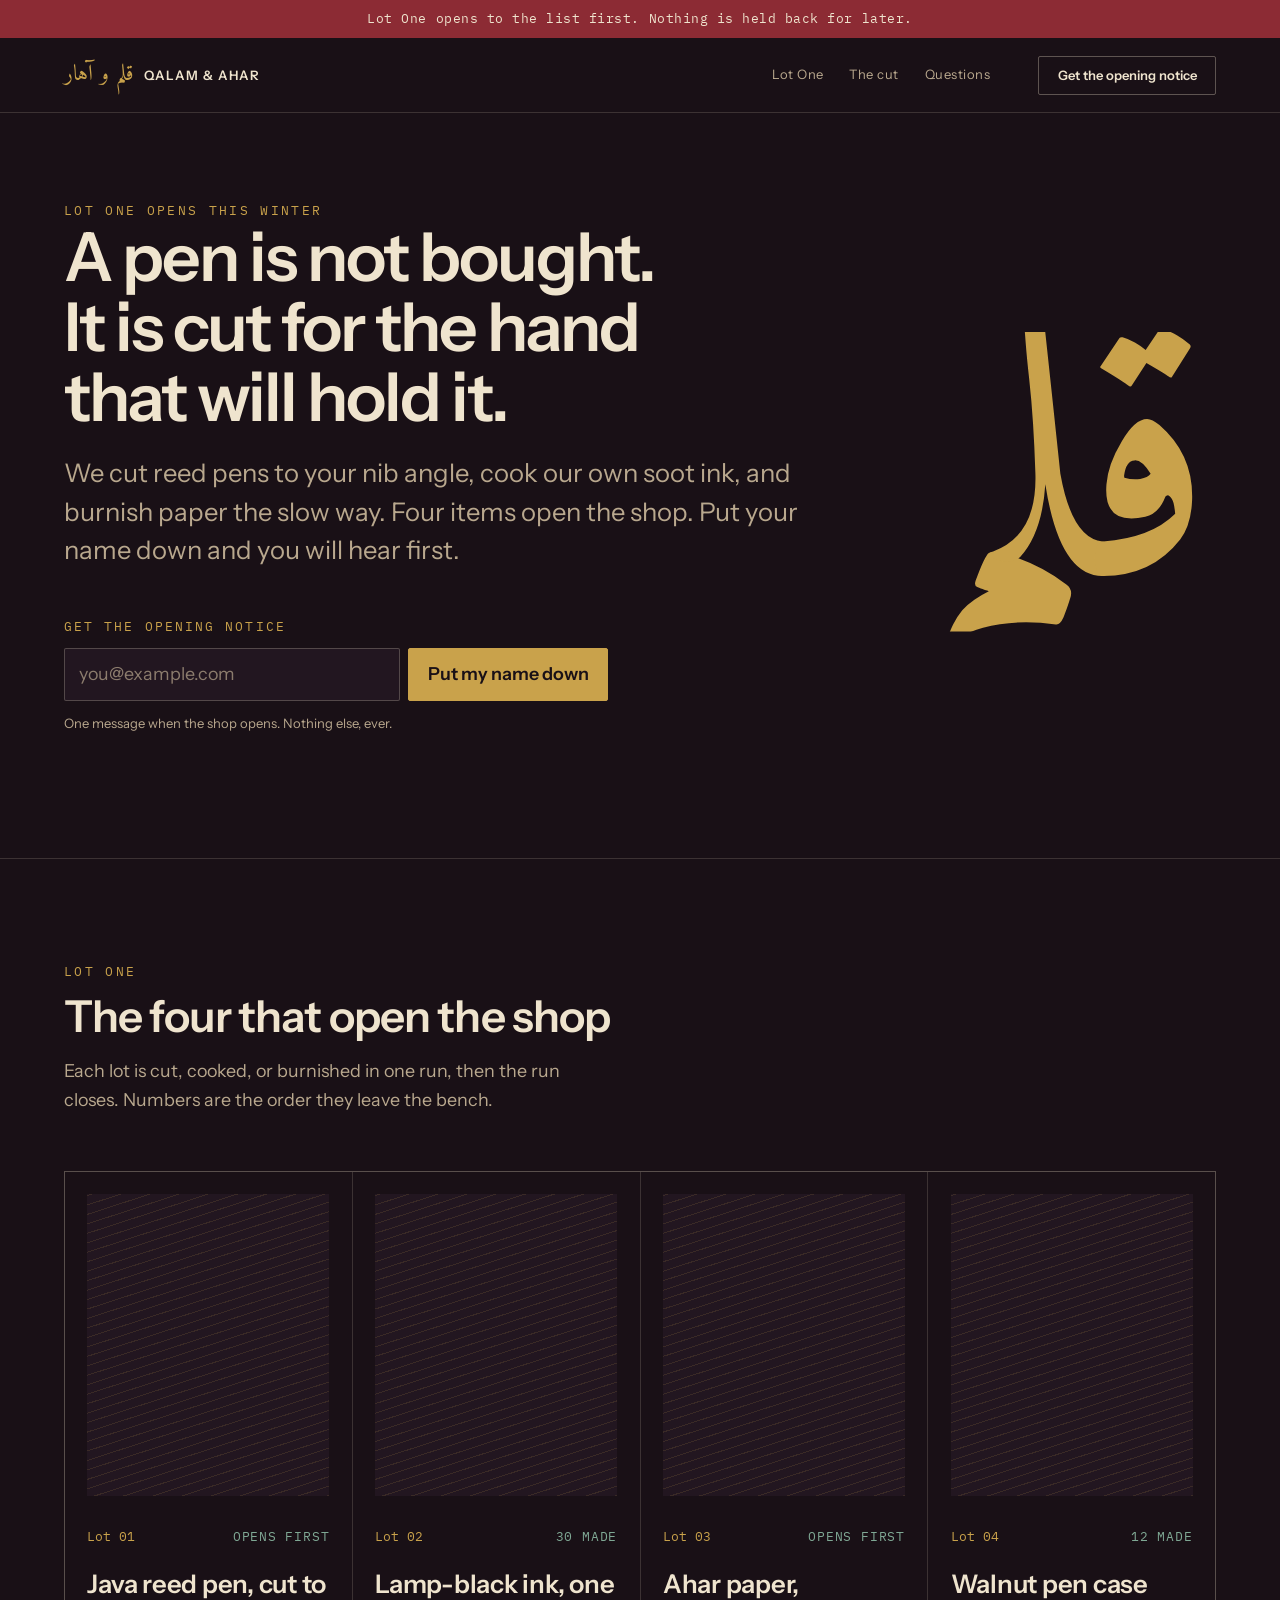
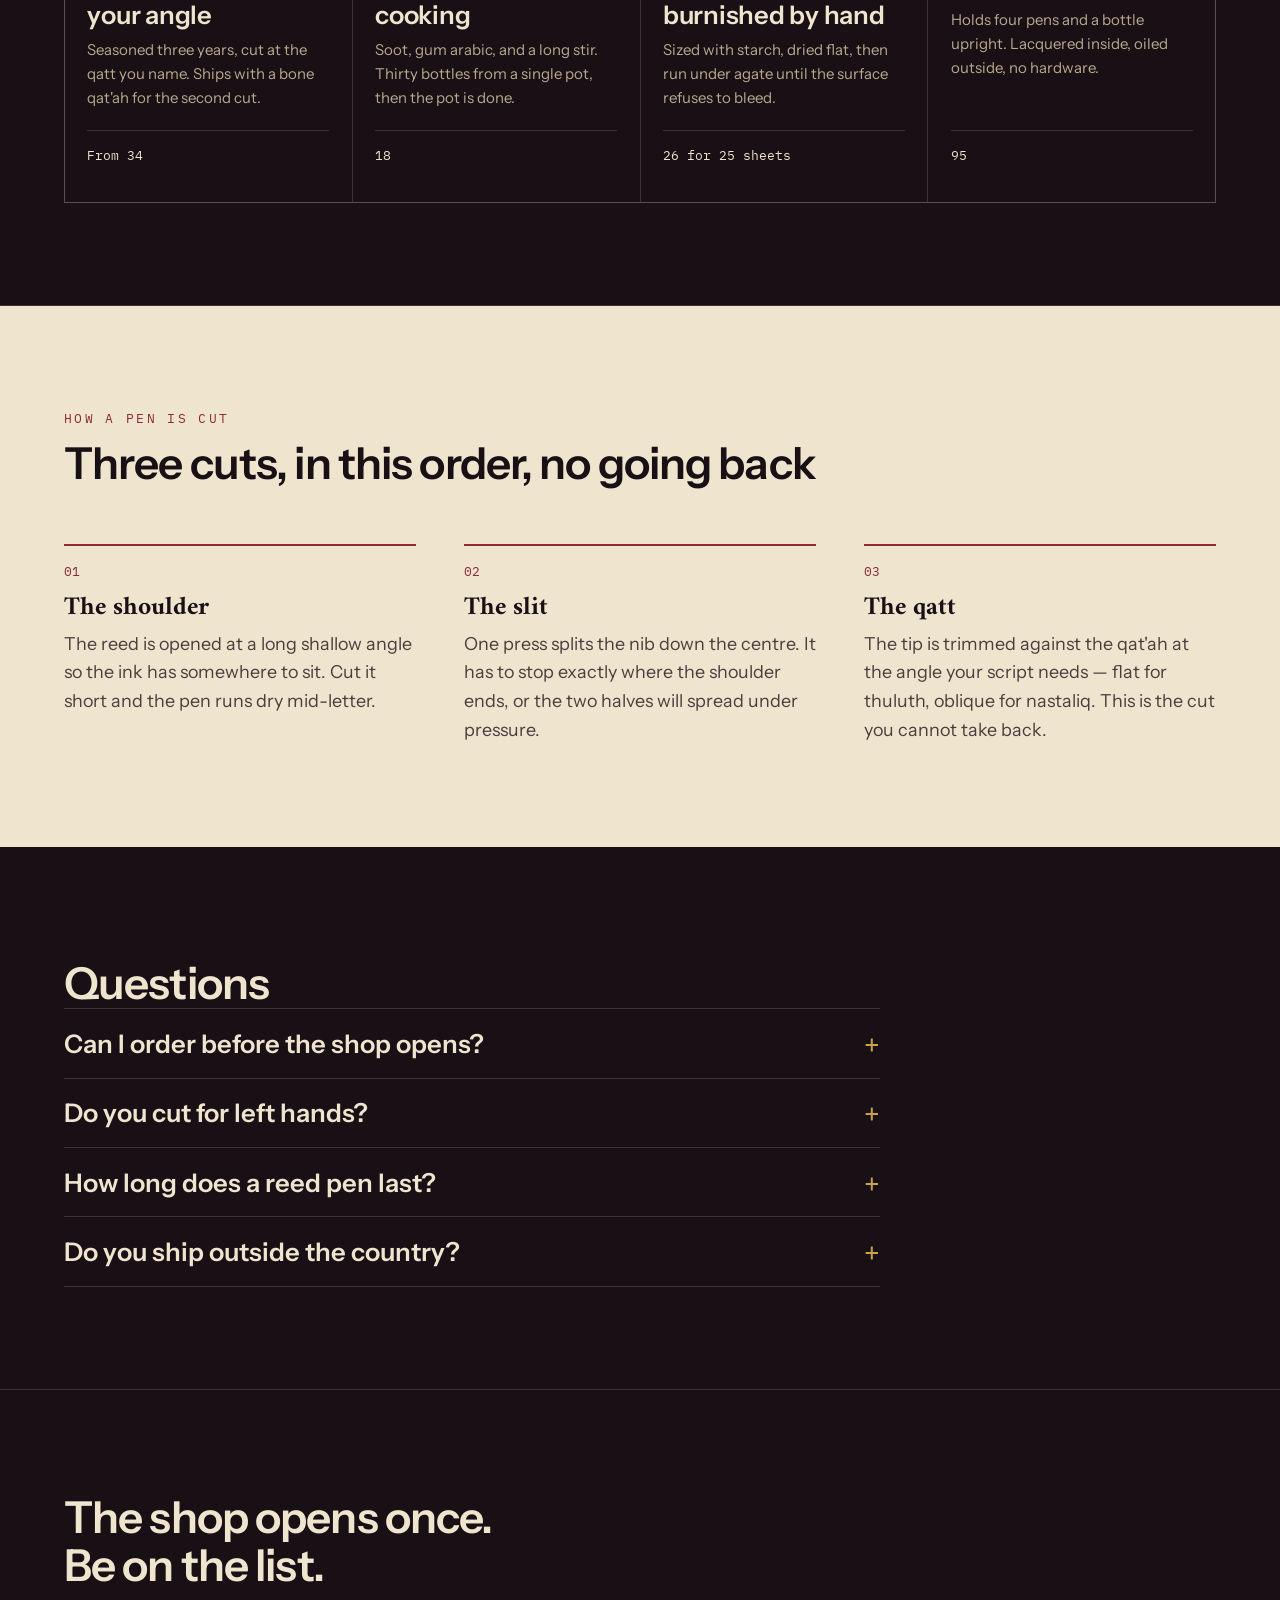
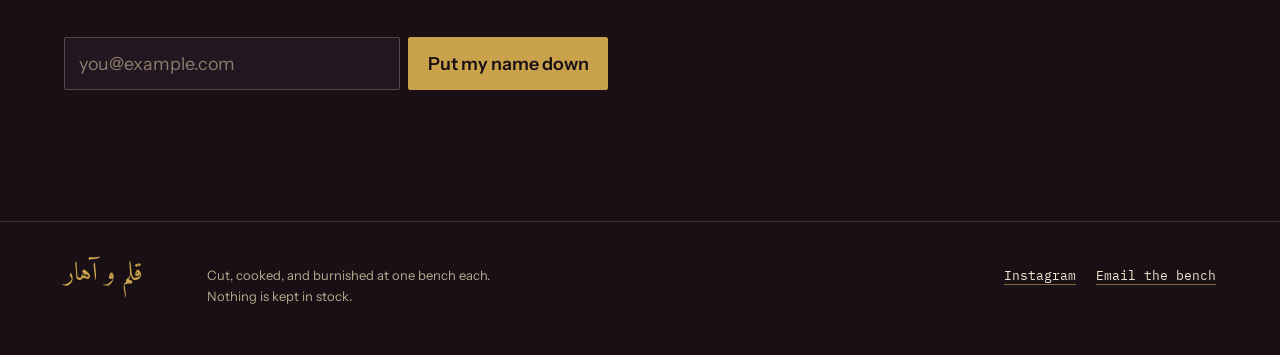
==== index.html @ a5d38642 "Landing page with Sveltia CMS on GitHub Pages Pure HTML/CSS/JS, no build step. Content lives in cont" ====
<!doctype html>
<html lang="en">
  <head>
    <meta charset="utf-8" />
    <meta name="viewport" content="width=device-width, initial-scale=1" />

    <!-- These are replaced at runtime from content/site.json. Kept here so
         crawlers and no-JS visitors still get something truthful. -->
    <title>Qalam &amp; Ahar — a calligraphy supply workshop</title>
    <meta
      name="description"
      content="Reed pens cut to order, soot ink, and burnished ahar paper. The shop opens with Lot One."
    />
    <meta property="og:type" content="website" />
    <meta property="og:title" content="Qalam &amp; Ahar" />
    <meta
      property="og:description"
      content="Reed pens cut to order, soot ink, and burnished ahar paper."
    />
    <meta name="theme-color" content="#191016" />

    <link rel="icon" href="data:," />
    <link rel="preconnect" href="https://fonts.googleapis.com" />
    <link rel="preconnect" href="https://fonts.gstatic.com" crossorigin />
    <link
      rel="stylesheet"
      href="https://fonts.googleapis.com/css2?family=Amiri:ital,wght@0,400;0,700;1,400&family=IBM+Plex+Mono:wght@400;500&family=Instrument+Sans:wght@400..700&display=swap"
    />
    <link rel="stylesheet" href="assets/css/styles.css" />
  </head>

  <body>
    <a class="skip" href="#main">Skip to content</a>

    <aside class="banner" aria-label="Announcement" data-when="site.announcement" hidden>
      <p data-text="site.announcement"></p>
    </aside>

    <header class="masthead">
      <a class="brand" href="#main">
        <span class="brand__ar" data-text="site.brand.name_ar" lang="ar" dir="rtl">قلم و آهار</span>
        <span class="brand__latin" data-text="site.brand.name_latin">Qalam &amp; Ahar</span>
      </a>
      <nav class="masthead__nav" aria-label="Sections">
        <a href="#lots">Lot One</a>
        <a href="#craft">The cut</a>
        <a href="#questions">Questions</a>
      </nav>
      <a class="btn btn--ghost masthead__cta" href="#notify">Get the opening notice</a>
    </header>

    <main id="main">
      <section class="hero">
        <div class="hero__lede">
          <p class="eyebrow" data-text="landing.hero.eyebrow">Opening this winter</p>

          <h1 class="hero__headline" data-text="landing.hero.headline">
            A pen is not bought. It is cut for the hand that will hold it.
          </h1>
          <p class="hero__sub" data-text="landing.hero.sub">
            We cut reed pens to your nib angle, cook our own soot ink, and burnish paper the slow
            way. Four items open the shop. Put your name down and you will hear first.
          </p>

          <form class="notify notify--inline" id="notify" novalidate>
            <label class="notify__label" for="email-hero" data-text="landing.notify.heading">
              Get the opening notice
            </label>
            <div class="notify__row">
              <input
                class="notify__input"
                id="email-hero"
                type="email"
                name="email"
                required
                autocomplete="email"
                placeholder="you@example.com"
                aria-describedby="notify-note"
              />
              <button class="btn btn--solid" type="submit" data-text="landing.notify.button_label">
                Put my name down
              </button>
            </div>
            <p class="notify__note" id="notify-note" data-text="landing.notify.privacy_note">
              One message when the shop opens. Nothing else, ever.
            </p>
            <p class="notify__status" role="status" aria-live="polite"></p>
          </form>
        </div>

        <div class="wordmark" aria-hidden="true">
          <span class="wordmark__ar" data-text="landing.hero.word_ar" lang="ar" dir="rtl">قَلَم</span>
          <span class="wordmark__nib"></span>
        </div>
      </section>

      <section class="lots" id="lots">
        <header class="section-head">
          <p class="eyebrow" data-text="catalog.eyebrow">Lot One</p>
          <h2 class="section-head__title" data-text="catalog.heading">The four that open the shop</h2>
          <p class="section-head__blurb" data-text="catalog.blurb">
            Each lot is cut, cooked, or burnished in one run, then the run closes. Numbers are the
            order they leave the bench.
          </p>
        </header>

        <ol class="lot-grid" data-list="catalog.items">
          <!-- Filled from content/catalog.json -->
        </ol>
      </section>

      <section class="craft" id="craft">
        <header class="section-head">
          <p class="eyebrow" data-text="landing.craft.eyebrow">How a pen is cut</p>
          <h2 class="section-head__title" data-text="landing.craft.heading">
            Three cuts, in this order, no going back
          </h2>
        </header>
        <ol class="steps" data-list="landing.craft.steps">
          <!-- Filled from content/landing.json -->
        </ol>
      </section>

      <section class="questions" id="questions">
        <h2 class="section-head__title" data-text="landing.faq.heading">Questions</h2>
        <div class="faq" data-list="landing.faq.items">
          <!-- Filled from content/landing.json -->
        </div>
      </section>

      <section class="closer">
        <h2 class="closer__title" data-text="landing.notify.closer_heading">
          The shop opens once. Be on the list.
        </h2>
        <form class="notify notify--closer" novalidate>
          <label class="visually-hidden" for="email-closer">Email address</label>
          <div class="notify__row">
            <input
              class="notify__input"
              id="email-closer"
              type="email"
              name="email"
              required
              autocomplete="email"
              placeholder="you@example.com"
            />
            <button class="btn btn--solid" type="submit" data-text="landing.notify.button_label">
              Put my name down
            </button>
          </div>
          <p class="notify__status" role="status" aria-live="polite"></p>
        </form>
      </section>
    </main>

    <footer class="colophon">
      <p class="colophon__ar" data-text="site.brand.name_ar" lang="ar" dir="rtl">قلم و آهار</p>
      <p class="colophon__note" data-text="site.footer.note">
        Cut and cooked in a two-bench workshop. Nothing is kept in stock.
      </p>
      <ul class="colophon__links" data-list="site.contact.links"></ul>
    </footer>

    <script src="assets/js/main.js"></script>
  </body>
</html>
---- assets/css/styles.css ----
/* ===========================================================================
   Qalam & Ahar — pre-launch landing page
   Palette is an Ottoman lacquered pen case (qalamdan): a black ground with red
   in it, gold leaf, verdigris, and the ivory of burnished ahar paper.
   =========================================================================== */

:root {
  --ground: #191016;
  --ground-raised: #221620;
  --ahar: #efe4ce;
  --ahar-dim: #b9a88e;
  --brass: #c9a24b;
  --verdigris: #7fa894;
  --lac-red: #8c2b34;

  --face-display: "Amiri", Georgia, serif;
  --face-body: "Instrument Sans", system-ui, -apple-system, sans-serif;
  --face-util: "IBM Plex Mono", ui-monospace, monospace;

  --gutter: clamp(1.25rem, 5vw, 4.5rem);
  --measure: 68ch;
  --rule: 1px solid color-mix(in srgb, var(--ahar) 16%, transparent);

  --step--1: 0.8125rem;
  --step-0: clamp(1rem, 0.96rem + 0.2vw, 1.125rem);
  --step-1: clamp(1.25rem, 1.1rem + 0.7vw, 1.6rem);
  --step-2: clamp(1.75rem, 1.4rem + 1.7vw, 2.75rem);
  --step-3: clamp(2.25rem, 1.5rem + 3.4vw, 4.25rem);
}

*,
*::before,
*::after {
  box-sizing: border-box;
}

html {
  scroll-behavior: smooth;
}

body {
  margin: 0;
  background: var(--ground);
  color: var(--ahar);
  font-family: var(--face-body);
  font-size: var(--step-0);
  line-height: 1.6;
  -webkit-font-smoothing: antialiased;
}

img {
  display: block;
  max-width: 100%;
  height: auto;
}

a {
  color: inherit;
}

:focus-visible {
  outline: 2px solid var(--verdigris);
  outline-offset: 3px;
  border-radius: 2px;
}

.visually-hidden {
  position: absolute;
  width: 1px;
  height: 1px;
  overflow: hidden;
  clip-path: inset(50%);
  white-space: nowrap;
}

.skip {
  position: absolute;
  left: -9999px;
  top: 0;
  z-index: 10;
  padding: 0.75rem 1rem;
  background: var(--ahar);
  color: var(--ground);
}

.skip:focus {
  left: 0;
}

/* --- shared bits ---------------------------------------------------------- */

.eyebrow {
  margin: 0;
  font-family: var(--face-util);
  font-size: var(--step--1);
  letter-spacing: 0.18em;
  text-transform: uppercase;
  color: var(--brass);
}

.btn {
  display: inline-flex;
  align-items: center;
  justify-content: center;
  padding: 0.7rem 1.15rem;
  font: inherit;
  font-weight: 600;
  line-height: 1.1;
  text-decoration: none;
  white-space: nowrap;
  border-radius: 2px;
  cursor: pointer;
  transition: background-color 0.18s ease, color 0.18s ease, border-color 0.18s ease;
}

.btn--solid {
  border: 1px solid var(--brass);
  background: var(--brass);
  color: var(--ground);
}

.btn--solid:hover {
  background: color-mix(in srgb, var(--brass) 82%, var(--ahar));
  border-color: color-mix(in srgb, var(--brass) 82%, var(--ahar));
}

.btn--ghost {
  border: 1px solid color-mix(in srgb, var(--ahar) 32%, transparent);
  background: transparent;
  color: var(--ahar);
}

.btn--ghost:hover {
  border-color: var(--brass);
  color: var(--brass);
}

.section-head {
  max-width: var(--measure);
  margin-bottom: clamp(2rem, 5vw, 3.5rem);
}

.section-head__title {
  margin: 0.6rem 0 0;
  font-size: var(--step-2);
  font-weight: 600;
  line-height: 1.12;
  letter-spacing: -0.02em;
  text-wrap: balance;
}

.section-head__blurb {
  margin: 1rem 0 0;
  max-width: 46ch;
  color: var(--ahar-dim);
}

/* --- announcement + masthead --------------------------------------------- */

.banner {
  padding: 0.55rem var(--gutter);
  background: var(--lac-red);
  text-align: center;
}

.banner p {
  margin: 0;
  font-family: var(--face-util);
  font-size: var(--step--1);
  letter-spacing: 0.04em;
}

.masthead {
  display: flex;
  align-items: center;
  gap: clamp(1rem, 4vw, 3rem);
  padding: 1.1rem var(--gutter);
  border-bottom: var(--rule);
}

.brand {
  display: flex;
  align-items: baseline;
  gap: 0.6rem;
  text-decoration: none;
}

.brand__ar {
  font-family: var(--face-display);
  font-size: 1.4rem;
  color: var(--brass);
  line-height: 1;
}

.brand__latin {
  font-size: var(--step--1);
  font-weight: 600;
  letter-spacing: 0.08em;
  text-transform: uppercase;
}

.masthead__nav {
  display: none;
  gap: 1.6rem;
  margin-inline-start: auto;
  font-size: var(--step--1);
  letter-spacing: 0.04em;
}

.masthead__nav a {
  text-decoration: none;
  color: var(--ahar-dim);
  padding-block: 0.25rem;
  border-bottom: 1px solid transparent;
}

.masthead__nav a:hover {
  color: var(--ahar);
  border-bottom-color: var(--brass);
}

.masthead__cta {
  margin-inline-start: auto;
  font-size: var(--step--1);
}

@media (min-width: 62rem) {
  .masthead__nav {
    display: flex;
  }

  .masthead__cta {
    margin-inline-start: 0;
  }
}

@media (max-width: 34rem) {
  .masthead__cta {
    display: none;
  }
}

/* --- hero ----------------------------------------------------------------- */

.hero {
  display: grid;
  gap: clamp(1.5rem, 5vw, 4rem);
  padding: clamp(2.5rem, 7vw, 5.5rem) var(--gutter) clamp(3.5rem, 8vw, 6rem);
  border-bottom: var(--rule);
}

.hero__lede {
  min-width: 0;
}

/* The signature: the word is revealed right-to-left, the way it is written,
   with a brass nib riding the leading edge of the stroke. */
.wordmark {
  position: relative;
  display: block;
  order: -1; /* above the headline until there is room beside it */
  line-height: 0.78; /* Amiri carries a lot of leading; trim it back to the ink */
}

@media (min-width: 62rem) {
  .hero {
    /* `auto` keeps the word tight against the right gutter instead of leaving a
       hole between the copy and the glyph. */
    grid-template-columns: minmax(0, 1fr) auto;
    align-items: center;
  }

  .wordmark {
    order: 0;
  }
}

.wordmark__ar {
  display: block;
  font-family: var(--face-display);
  font-size: clamp(17rem, 30vw, 27rem);
  color: var(--brass);
  clip-path: inset(0 0 0 0);
  animation: stroke-in 1500ms cubic-bezier(0.65, 0.02, 0.3, 1) both;
}

.wordmark__nib {
  position: absolute;
  top: -16%;
  right: 0;
  width: 4px;
  height: 132%;
  background: var(--ahar);
  transform: rotate(-18deg);
  transform-origin: center;
  animation: nib-travel 1500ms cubic-bezier(0.65, 0.02, 0.3, 1) both;
}

@keyframes stroke-in {
  from {
    clip-path: inset(0 0 0 100%);
  }

  to {
    clip-path: inset(0 0 0 0);
  }
}

@keyframes nib-travel {
  from {
    right: 0;
    opacity: 1;
  }

  85% {
    opacity: 1;
  }

  to {
    right: 100%;
    opacity: 0;
  }
}

.hero__headline {
  max-width: 20ch;
  margin: 0;
  font-size: var(--step-3);
  font-weight: 600;
  line-height: 1.04;
  letter-spacing: -0.03em;
  text-wrap: balance;
}

.hero__sub {
  max-width: 48ch;
  margin: 1.35rem 0 0;
  font-size: var(--step-1);
  line-height: 1.5;
  color: var(--ahar-dim);
}

/* --- notify form ---------------------------------------------------------- */

.notify {
  margin-top: clamp(2rem, 5vw, 3rem);
  max-width: 34rem;
}

.notify__label {
  display: block;
  margin-bottom: 0.6rem;
  font-family: var(--face-util);
  font-size: var(--step--1);
  letter-spacing: 0.16em;
  text-transform: uppercase;
  color: var(--brass);
}

.notify__row {
  display: flex;
  flex-wrap: wrap;
  gap: 0.5rem;
}

.notify__input {
  flex: 1 1 15rem;
  min-width: 0;
  padding: 0.7rem 0.85rem;
  font: inherit;
  color: var(--ahar);
  background: var(--ground-raised);
  border: 1px solid color-mix(in srgb, var(--ahar) 24%, transparent);
  border-radius: 2px;
}

.notify__input::placeholder {
  color: color-mix(in srgb, var(--ahar-dim) 70%, transparent);
}

.notify__input:focus-visible {
  border-color: var(--verdigris);
}

.notify__note {
  margin: 0.75rem 0 0;
  font-size: var(--step--1);
  color: var(--ahar-dim);
}

.notify__status {
  margin: 0.65rem 0 0;
  min-height: 1.4em;
  font-family: var(--face-util);
  font-size: var(--step--1);
  color: var(--verdigris);
}

.notify__status[data-state="error"] {
  color: color-mix(in srgb, var(--lac-red) 55%, var(--ahar));
}

/* --- Lot One -------------------------------------------------------------- */

.lots {
  padding: clamp(3.5rem, 8vw, 6.5rem) var(--gutter);
  border-bottom: var(--rule);
}

.lot-grid {
  display: grid;
  grid-template-columns: repeat(auto-fit, minmax(15rem, 1fr));
  gap: 1px;
  margin: 0;
  padding: 0;
  list-style: none;
  background: color-mix(in srgb, var(--ahar) 16%, transparent);
  border: var(--rule);
}

.lot {
  display: flex;
  flex-direction: column;
  padding: 1.4rem;
  background: var(--ground);
  opacity: 0;
  transform: translateY(0.75rem);
  transition: opacity 0.5s ease, transform 0.5s ease;
  transition-delay: var(--reveal-delay, 0ms);
}

.lot.is-revealed {
  opacity: 1;
  transform: none;
}

.lot__figure {
  aspect-ratio: 4 / 5;
  margin: 0 0 1.1rem;
  overflow: hidden;
  background: var(--ground-raised);
}

.lot__figure img {
  width: 100%;
  height: 100%;
  object-fit: cover;
}

/* No photograph yet? Show the grain of the paper instead of a grey box. */
.lot__figure--empty {
  background-image: repeating-linear-gradient(
    -18deg,
    color-mix(in srgb, var(--brass) 14%, transparent) 0 1px,
    transparent 1px 9px
  );
}

.lot__meta {
  display: flex;
  align-items: baseline;
  justify-content: space-between;
  gap: 0.75rem;
  font-family: var(--face-util);
  font-size: var(--step--1);
  color: var(--brass);
}

.lot__status {
  color: var(--verdigris);
  letter-spacing: 0.06em;
  text-transform: uppercase;
}

.lot__title {
  margin: 0.5rem 0 0;
  font-size: var(--step-1);
  font-weight: 600;
  line-height: 1.2;
  letter-spacing: -0.01em;
}

.lot__blurb {
  margin: 0.5rem 0 1.25rem;
  font-size: 0.9375rem;
  color: var(--ahar-dim);
}

.lot__price {
  margin-top: auto;
  padding-top: 0.9rem;
  border-top: var(--rule);
  font-family: var(--face-util);
  font-size: var(--step--1);
}

/* --- the cut (paper, not lacquer) ---------------------------------------- */

.craft {
  padding: clamp(3.5rem, 8vw, 6.5rem) var(--gutter);
  background: var(--ahar);
  color: var(--ground);
}

.craft .eyebrow {
  color: var(--lac-red);
}

.steps {
  display: grid;
  grid-template-columns: repeat(auto-fit, minmax(16rem, 1fr));
  gap: clamp(1.5rem, 4vw, 3rem);
  margin: 0;
  padding: 0;
  list-style: none;
  counter-reset: step;
}

.step {
  counter-increment: step;
  padding-top: 1rem;
  border-top: 2px solid var(--lac-red);
}

.step::before {
  content: counter(step, decimal-leading-zero);
  display: block;
  margin-bottom: 0.6rem;
  font-family: var(--face-util);
  font-size: var(--step--1);
  color: var(--lac-red);
}

.step__title {
  margin: 0 0 0.4rem;
  font-family: var(--face-display);
  font-size: var(--step-1);
  font-weight: 700;
  line-height: 1.2;
}

.step__body {
  margin: 0;
  color: color-mix(in srgb, var(--ground) 78%, var(--ahar));
}

/* --- questions ------------------------------------------------------------ */

.questions {
  padding: clamp(3.5rem, 8vw, 6.5rem) var(--gutter);
  border-bottom: var(--rule);
}

.faq {
  max-width: var(--measure);
  border-top: var(--rule);
}

.faq details {
  border-bottom: var(--rule);
}

.faq summary {
  padding: 1.1rem 0;
  font-size: var(--step-1);
  font-weight: 600;
  line-height: 1.3;
  cursor: pointer;
  list-style: none;
}

.faq summary::-webkit-details-marker {
  display: none;
}

.faq summary::after {
  content: "+";
  float: right;
  margin-left: 1rem;
  font-family: var(--face-util);
  font-weight: 400;
  color: var(--brass);
}

.faq details[open] summary::after {
  content: "\2212";
}

.faq p {
  margin: 0 0 1.25rem;
  max-width: 58ch;
  color: var(--ahar-dim);
}

/* --- closer + colophon ---------------------------------------------------- */

.closer {
  padding: clamp(3.5rem, 8vw, 6.5rem) var(--gutter);
}

.closer__title {
  max-width: 16ch;
  margin: 0;
  font-size: var(--step-2);
  font-weight: 600;
  line-height: 1.1;
  letter-spacing: -0.02em;
}

.colophon {
  display: flex;
  flex-wrap: wrap;
  align-items: baseline;
  gap: 1rem clamp(1.5rem, 5vw, 4rem);
  padding: 2rem var(--gutter) 3rem;
  border-top: var(--rule);
}

.colophon__ar {
  margin: 0;
  font-family: var(--face-display);
  font-size: 1.6rem;
  color: var(--brass);
}

.colophon__note {
  margin: 0;
  max-width: 34ch;
  font-size: var(--step--1);
  color: var(--ahar-dim);
}

.colophon__links {
  display: flex;
  flex-wrap: wrap;
  gap: 1.25rem;
  margin: 0;
  margin-inline-start: auto;
  padding: 0;
  list-style: none;
  font-family: var(--face-util);
  font-size: var(--step--1);
}

.colophon__links a {
  text-decoration: none;
  border-bottom: 1px solid color-mix(in srgb, var(--brass) 60%, transparent);
}

.colophon__links a:hover {
  color: var(--brass);
}

@media (prefers-reduced-motion: reduce) {
  html {
    scroll-behavior: auto;
  }

  .wordmark__ar,
  .wordmark__nib {
    animation: none;
  }

  .wordmark__nib {
    display: none;
  }

  .lot {
    opacity: 1;
    transform: none;
    transition: none;
  }
}
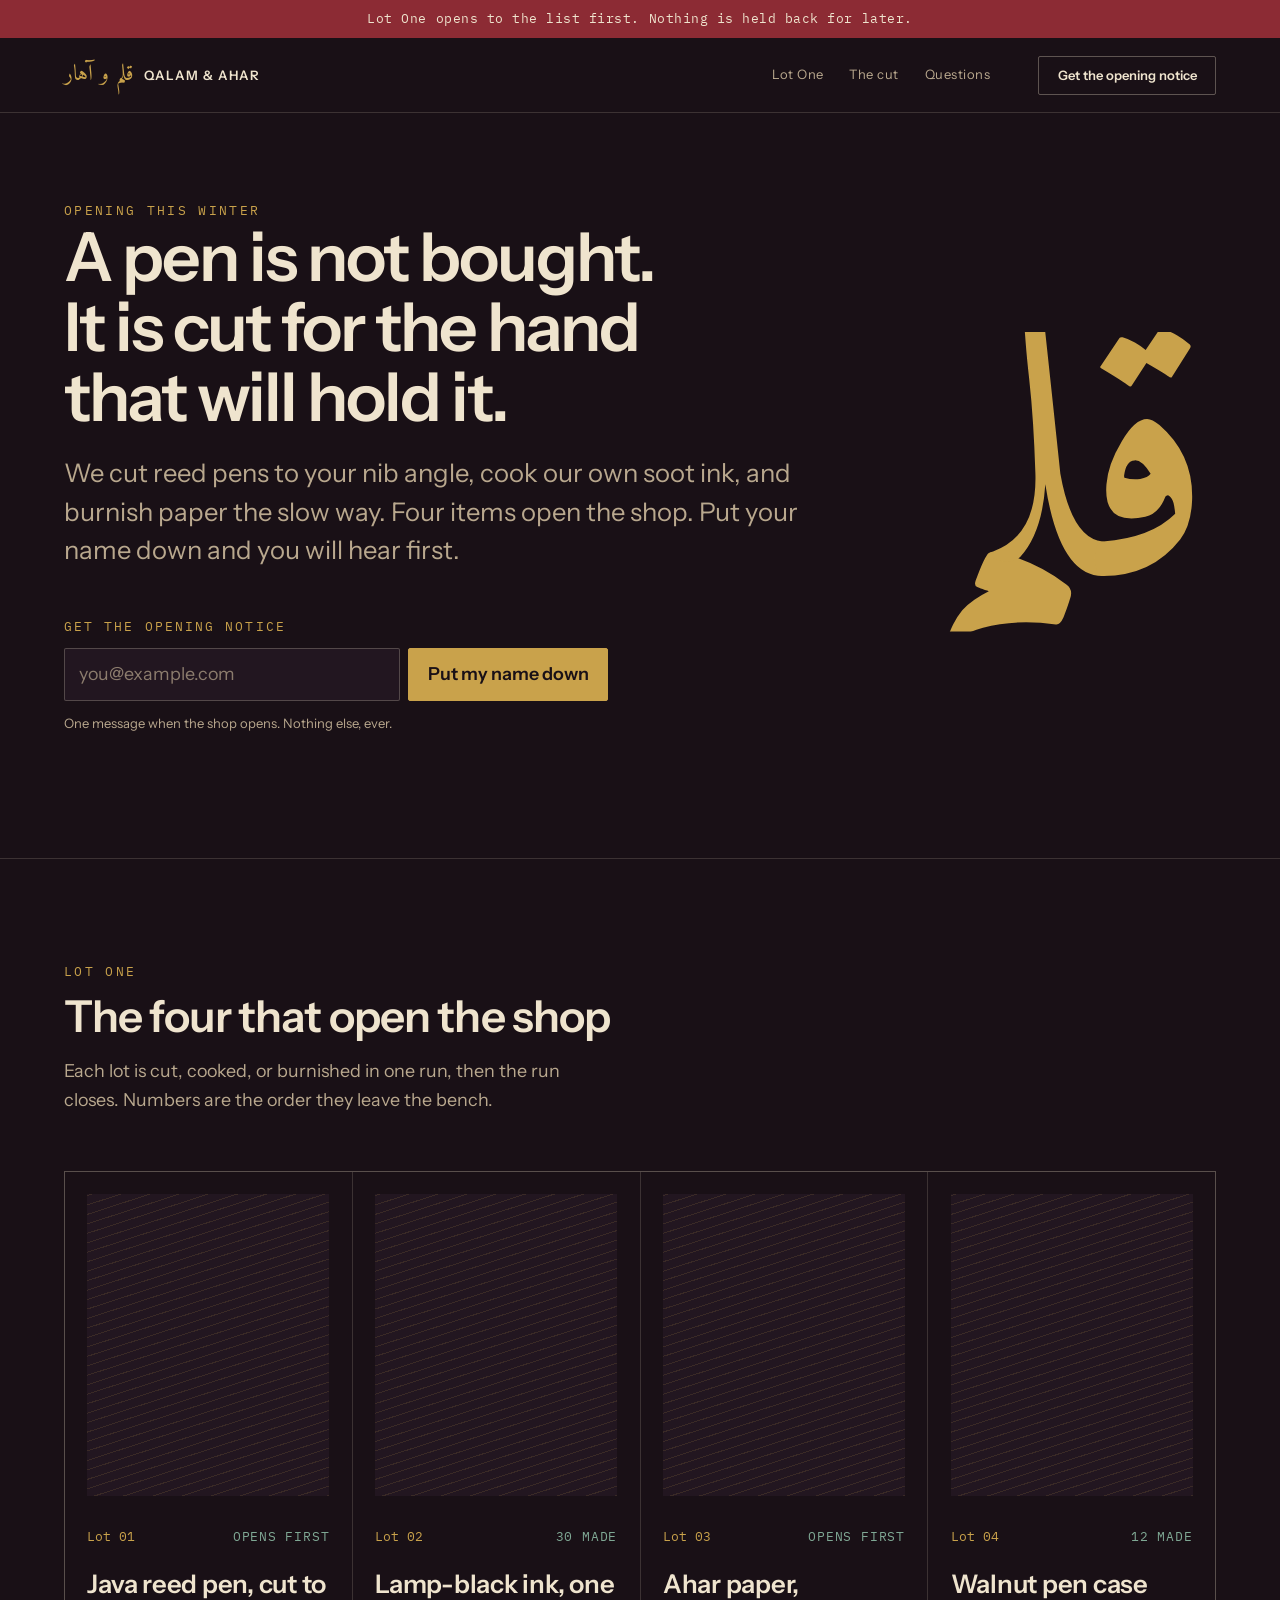
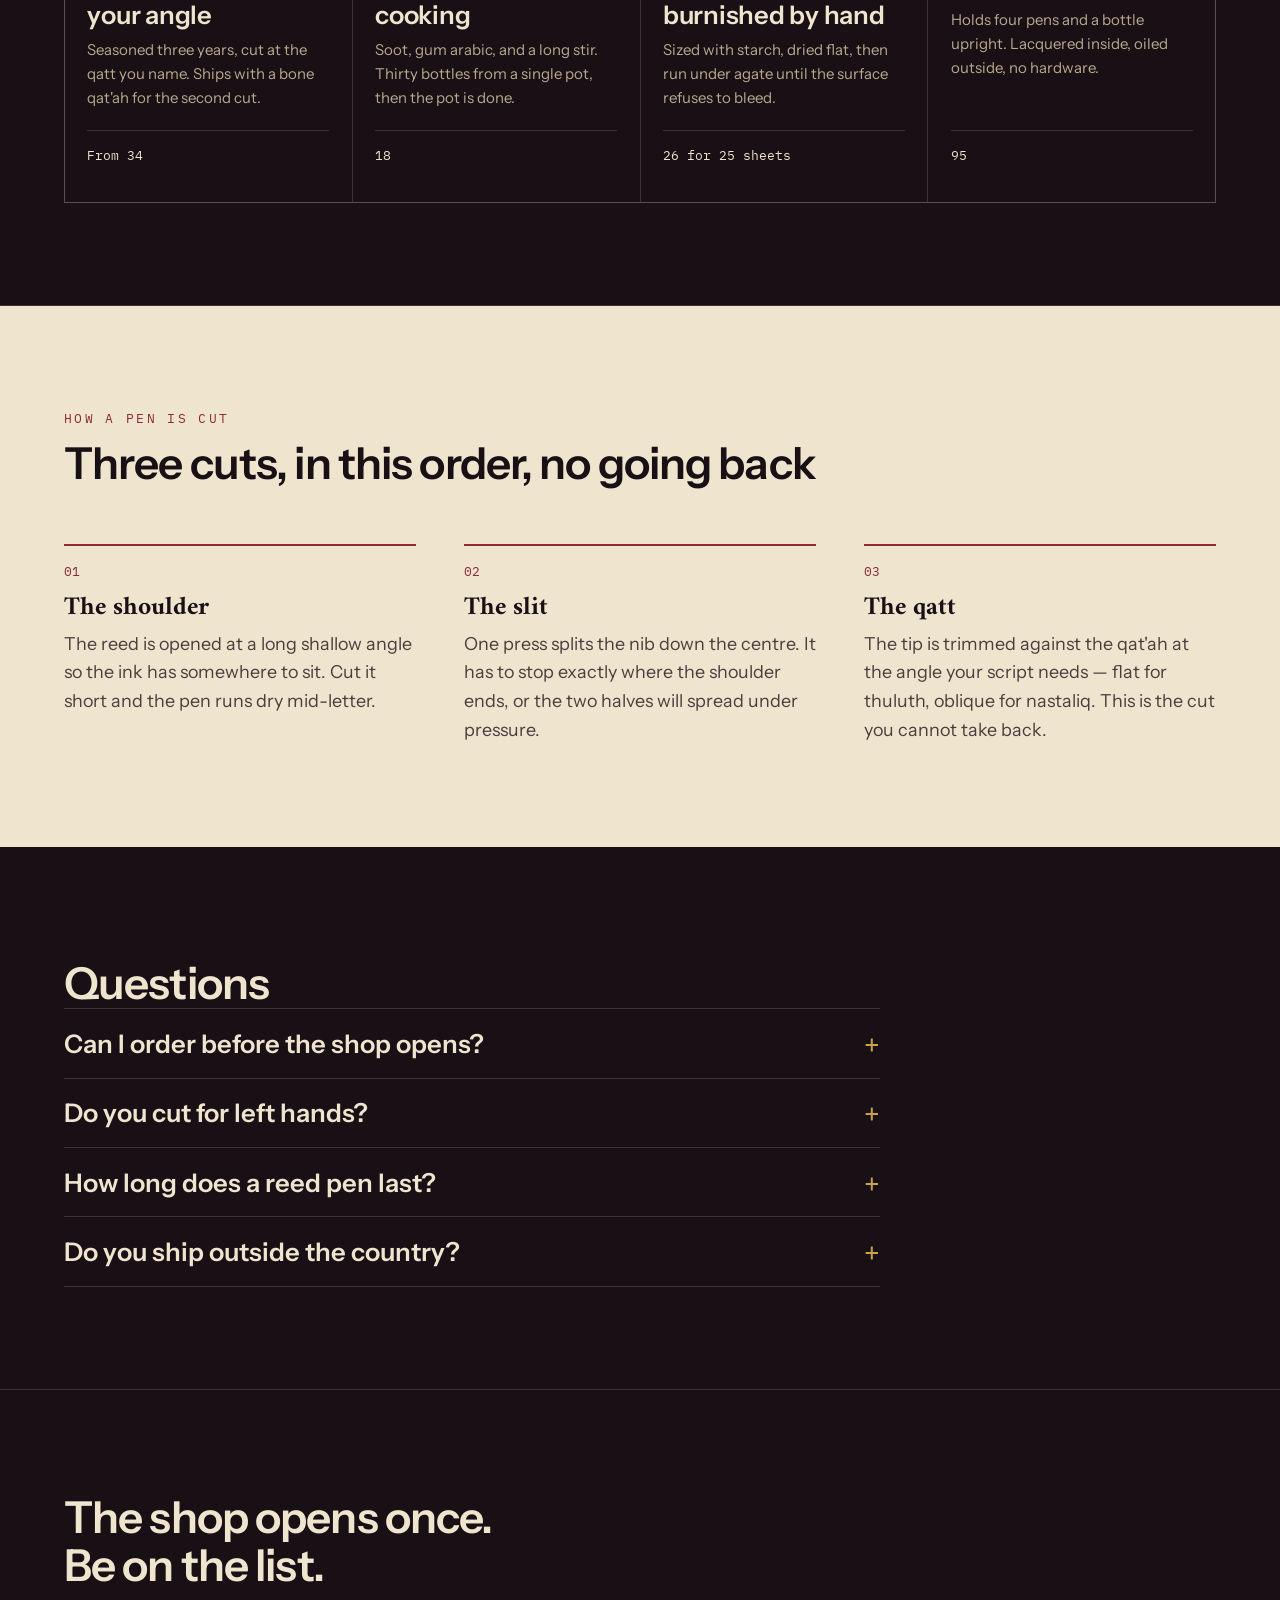
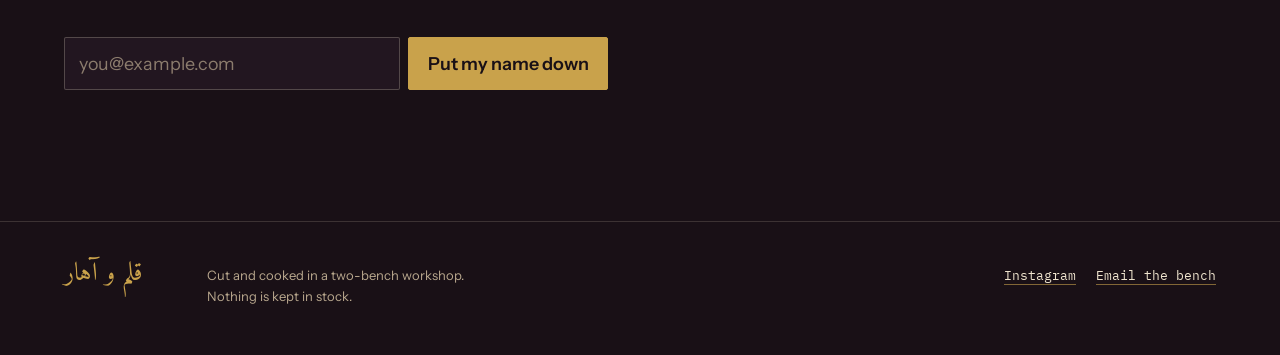
==== commit fa5f06be: "Add a visual page builder; the page now reads without JavaScript index.html is a complete page again" ====
--- a/index.html
+++ b/index.html
@@ -4,8 +4,8 @@
     <meta charset="utf-8" />
     <meta name="viewport" content="width=device-width, initial-scale=1" />
 
-    <!-- These are replaced at runtime from content/site.json. Kept here so
-         crawlers and no-JS visitors still get something truthful. -->
+    <!-- The head is hand-owned: the visual builder preserves it verbatim on
+         every save. Edit titles and descriptions right here. -->
     <title>Qalam &amp; Ahar — a calligraphy supply workshop</title>
     <meta
       name="description"
@@ -27,19 +27,23 @@
       href="https://fonts.googleapis.com/css2?family=Amiri:ital,wght@0,400;0,700;1,400&family=IBM+Plex+Mono:wght@400;500&family=Instrument+Sans:wght@400..700&display=swap"
     />
     <link rel="stylesheet" href="assets/css/styles.css" />
+    <!-- Styles authored in the visual builder land here; styles.css stays hand-written. -->
+    <link rel="stylesheet" href="assets/css/page.css" />
   </head>
 
   <body>
     <a class="skip" href="#main">Skip to content</a>
 
-    <aside class="banner" aria-label="Announcement" data-when="site.announcement" hidden>
-      <p data-text="site.announcement"></p>
+    <aside class="banner" aria-label="Announcement" data-when="site.announcement">
+      <p data-text="site.announcement">
+        Lot One opens to the list first. Nothing is held back for later.
+      </p>
     </aside>
 
     <header class="masthead">
       <a class="brand" href="#main">
-        <span class="brand__ar" data-text="site.brand.name_ar" lang="ar" dir="rtl">قلم و آهار</span>
-        <span class="brand__latin" data-text="site.brand.name_latin">Qalam &amp; Ahar</span>
+        <span class="brand__ar" lang="ar" dir="rtl">قلم و آهار</span>
+        <span class="brand__latin">Qalam &amp; Ahar</span>
       </a>
       <nav class="masthead__nav" aria-label="Sections">
         <a href="#lots">Lot One</a>
@@ -52,20 +56,18 @@
     <main id="main">
       <section class="hero">
         <div class="hero__lede">
-          <p class="eyebrow" data-text="landing.hero.eyebrow">Opening this winter</p>
-
-          <h1 class="hero__headline" data-text="landing.hero.headline">
+          <p class="eyebrow">Opening this winter</p>
+
+          <h1 class="hero__headline">
             A pen is not bought. It is cut for the hand that will hold it.
           </h1>
-          <p class="hero__sub" data-text="landing.hero.sub">
+          <p class="hero__sub">
             We cut reed pens to your nib angle, cook our own soot ink, and burnish paper the slow
             way. Four items open the shop. Put your name down and you will hear first.
           </p>
 
           <form class="notify notify--inline" id="notify" novalidate>
-            <label class="notify__label" for="email-hero" data-text="landing.notify.heading">
-              Get the opening notice
-            </label>
+            <label class="notify__label" for="email-hero">Get the opening notice</label>
             <div class="notify__row">
               <input
                 class="notify__input"
@@ -77,11 +79,9 @@
                 placeholder="you@example.com"
                 aria-describedby="notify-note"
               />
-              <button class="btn btn--solid" type="submit" data-text="landing.notify.button_label">
-                Put my name down
-              </button>
+              <button class="btn btn--solid" type="submit">Put my name down</button>
             </div>
-            <p class="notify__note" id="notify-note" data-text="landing.notify.privacy_note">
+            <p class="notify__note" id="notify-note">
               One message when the shop opens. Nothing else, ever.
             </p>
             <p class="notify__status" role="status" aria-live="polite"></p>
@@ -89,49 +89,132 @@
         </div>
 
         <div class="wordmark" aria-hidden="true">
-          <span class="wordmark__ar" data-text="landing.hero.word_ar" lang="ar" dir="rtl">قَلَم</span>
+          <span class="wordmark__ar" lang="ar" dir="rtl">قَلَم</span>
           <span class="wordmark__nib"></span>
         </div>
       </section>
 
       <section class="lots" id="lots">
         <header class="section-head">
-          <p class="eyebrow" data-text="catalog.eyebrow">Lot One</p>
-          <h2 class="section-head__title" data-text="catalog.heading">The four that open the shop</h2>
-          <p class="section-head__blurb" data-text="catalog.blurb">
+          <p class="eyebrow">Lot One</p>
+          <h2 class="section-head__title">The four that open the shop</h2>
+          <p class="section-head__blurb">
             Each lot is cut, cooked, or burnished in one run, then the run closes. Numbers are the
             order they leave the bench.
           </p>
         </header>
 
+        <!-- Baked from content/catalog.json so the page is complete without
+             JavaScript; the builder re-bakes on save, main.js refreshes live. -->
         <ol class="lot-grid" data-list="catalog.items">
-          <!-- Filled from content/catalog.json -->
+          <li class="lot">
+            <figure class="lot__figure lot__figure--empty"></figure>
+            <p class="lot__meta"><span>Lot 01</span><span class="lot__status">Opens first</span></p>
+            <h3 class="lot__title">Java reed pen, cut to your angle</h3>
+            <p class="lot__blurb">
+              Seasoned three years, cut at the qatt you name. Ships with a bone qat'ah for the
+              second cut.
+            </p>
+            <p class="lot__price">From 34</p>
+          </li>
+          <li class="lot">
+            <figure class="lot__figure lot__figure--empty"></figure>
+            <p class="lot__meta"><span>Lot 02</span><span class="lot__status">30 made</span></p>
+            <h3 class="lot__title">Lamp-black ink, one cooking</h3>
+            <p class="lot__blurb">
+              Soot, gum arabic, and a long stir. Thirty bottles from a single pot, then the pot is
+              done.
+            </p>
+            <p class="lot__price">18</p>
+          </li>
+          <li class="lot">
+            <figure class="lot__figure lot__figure--empty"></figure>
+            <p class="lot__meta"><span>Lot 03</span><span class="lot__status">Opens first</span></p>
+            <h3 class="lot__title">Ahar paper, burnished by hand</h3>
+            <p class="lot__blurb">
+              Sized with starch, dried flat, then run under agate until the surface refuses to
+              bleed.
+            </p>
+            <p class="lot__price">26 for 25 sheets</p>
+          </li>
+          <li class="lot">
+            <figure class="lot__figure lot__figure--empty"></figure>
+            <p class="lot__meta"><span>Lot 04</span><span class="lot__status">12 made</span></p>
+            <h3 class="lot__title">Walnut pen case</h3>
+            <p class="lot__blurb">
+              Holds four pens and a bottle upright. Lacquered inside, oiled outside, no hardware.
+            </p>
+            <p class="lot__price">95</p>
+          </li>
         </ol>
       </section>
 
       <section class="craft" id="craft">
         <header class="section-head">
-          <p class="eyebrow" data-text="landing.craft.eyebrow">How a pen is cut</p>
-          <h2 class="section-head__title" data-text="landing.craft.heading">
-            Three cuts, in this order, no going back
-          </h2>
+          <p class="eyebrow">How a pen is cut</p>
+          <h2 class="section-head__title">Three cuts, in this order, no going back</h2>
         </header>
         <ol class="steps" data-list="landing.craft.steps">
-          <!-- Filled from content/landing.json -->
+          <li class="step">
+            <h3 class="step__title">The shoulder</h3>
+            <p class="step__body">
+              The reed is opened at a long shallow angle so the ink has somewhere to sit. Cut it
+              short and the pen runs dry mid-letter.
+            </p>
+          </li>
+          <li class="step">
+            <h3 class="step__title">The slit</h3>
+            <p class="step__body">
+              One press splits the nib down the centre. It has to stop exactly where the shoulder
+              ends, or the two halves will spread under pressure.
+            </p>
+          </li>
+          <li class="step">
+            <h3 class="step__title">The qatt</h3>
+            <p class="step__body">
+              The tip is trimmed against the qat'ah at the angle your script needs — flat for
+              thuluth, oblique for nastaliq. This is the cut you cannot take back.
+            </p>
+          </li>
         </ol>
       </section>
 
       <section class="questions" id="questions">
-        <h2 class="section-head__title" data-text="landing.faq.heading">Questions</h2>
+        <h2 class="section-head__title">Questions</h2>
         <div class="faq" data-list="landing.faq.items">
-          <!-- Filled from content/landing.json -->
+          <details>
+            <summary>Can I order before the shop opens?</summary>
+            <p>
+              No. Lot One is cut in a single run and every piece goes to the list in the order
+              names came in. Adding your name is the whole queue.
+            </p>
+          </details>
+          <details>
+            <summary>Do you cut for left hands?</summary>
+            <p>
+              Yes. Say so when you order and the qatt is reversed. There is no extra charge and no
+              extra wait.
+            </p>
+          </details>
+          <details>
+            <summary>How long does a reed pen last?</summary>
+            <p>
+              A season of daily practice, then it wants re-cutting. We send a qat'ah with every pen
+              and instructions for the second cut.
+            </p>
+          </details>
+          <details>
+            <summary>Do you ship outside the country?</summary>
+            <p>
+              Not for Lot One. Ink is a problem at customs and we would rather solve it properly
+              than lose your parcel.
+            </p>
+          </details>
         </div>
       </section>
 
       <section class="closer">
-        <h2 class="closer__title" data-text="landing.notify.closer_heading">
-          The shop opens once. Be on the list.
-        </h2>
+        <h2 class="closer__title">The shop opens once. Be on the list.</h2>
         <form class="notify notify--closer" novalidate>
           <label class="visually-hidden" for="email-closer">Email address</label>
           <div class="notify__row">
@@ -144,9 +227,7 @@
               autocomplete="email"
               placeholder="you@example.com"
             />
-            <button class="btn btn--solid" type="submit" data-text="landing.notify.button_label">
-              Put my name down
-            </button>
+            <button class="btn btn--solid" type="submit">Put my name down</button>
           </div>
           <p class="notify__status" role="status" aria-live="polite"></p>
         </form>
@@ -154,13 +235,17 @@
     </main>
 
     <footer class="colophon">
-      <p class="colophon__ar" data-text="site.brand.name_ar" lang="ar" dir="rtl">قلم و آهار</p>
-      <p class="colophon__note" data-text="site.footer.note">
+      <p class="colophon__ar" lang="ar" dir="rtl">قلم و آهار</p>
+      <p class="colophon__note">
         Cut and cooked in a two-bench workshop. Nothing is kept in stock.
       </p>
-      <ul class="colophon__links" data-list="site.contact.links"></ul>
+      <ul class="colophon__links" data-list="site.contact.links">
+        <li><a href="https://instagram.com/" rel="noopener" target="_blank">Instagram</a></li>
+        <li><a href="mailto:bench@qalam-ahar.example">Email the bench</a></li>
+      </ul>
     </footer>
 
+    <script src="assets/js/render.js"></script>
     <script src="assets/js/main.js"></script>
   </body>
 </html>
--- a/assets/css/styles.css
+++ b/assets/css/styles.css
@@ -423,15 +423,15 @@
   flex-direction: column;
   padding: 1.4rem;
   background: var(--ground);
+  transition: opacity 0.5s ease, transform 0.5s ease;
+  transition-delay: var(--reveal-delay, 0ms);
+}
+
+/* Cards render visible by default so the page is complete without JavaScript.
+   The scroll-reveal hide only applies once the head script has tagged <html> with .js. */
+html.js .lot:not(.is-revealed) {
   opacity: 0;
   transform: translateY(0.75rem);
-  transition: opacity 0.5s ease, transform 0.5s ease;
-  transition-delay: var(--reveal-delay, 0ms);
-}
-
-.lot.is-revealed {
-  opacity: 1;
-  transform: none;
 }
 
 .lot__figure {
--- a/assets/css/page.css
+++ b/assets/css/page.css
@@ -0,0 +1,3 @@
+/* Written by the visual builder (admin/builder.html).
+   Hand edits here are overwritten on the next builder save — put
+   hand-written styles in styles.css instead. */
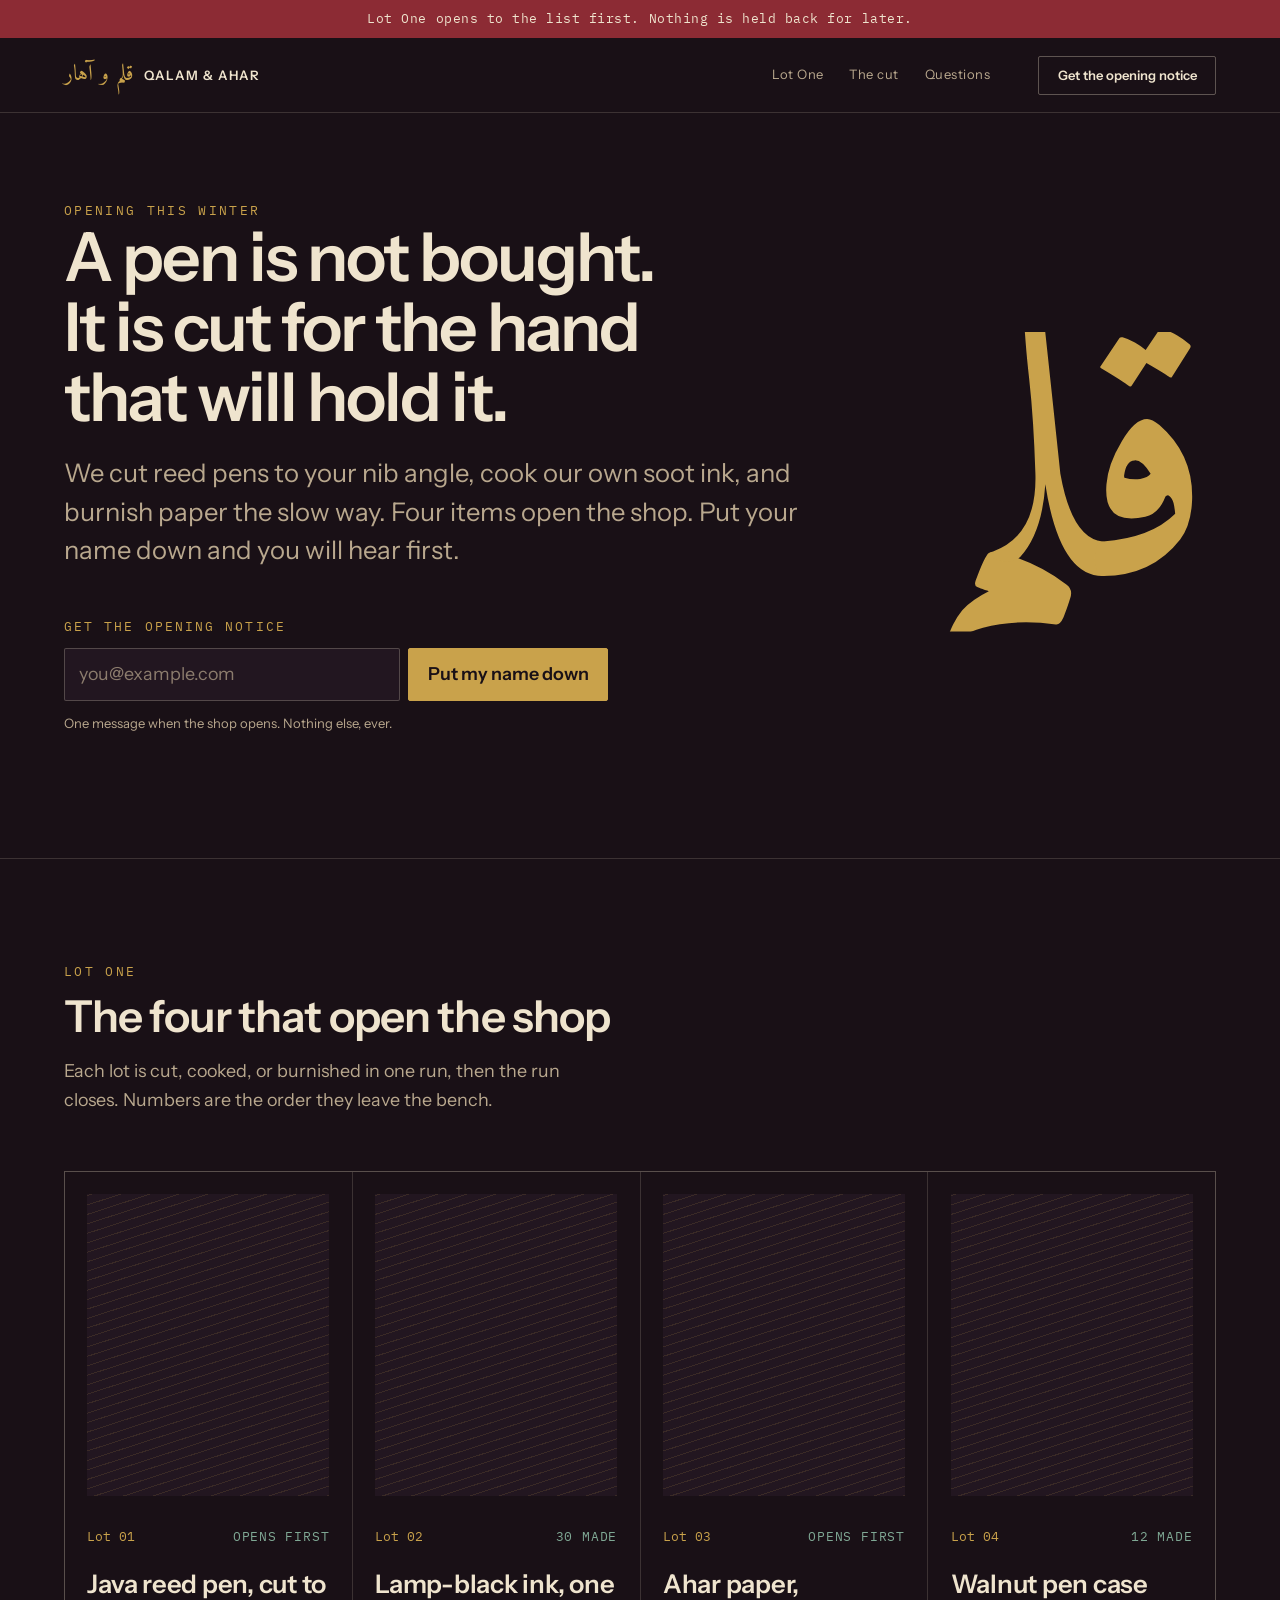
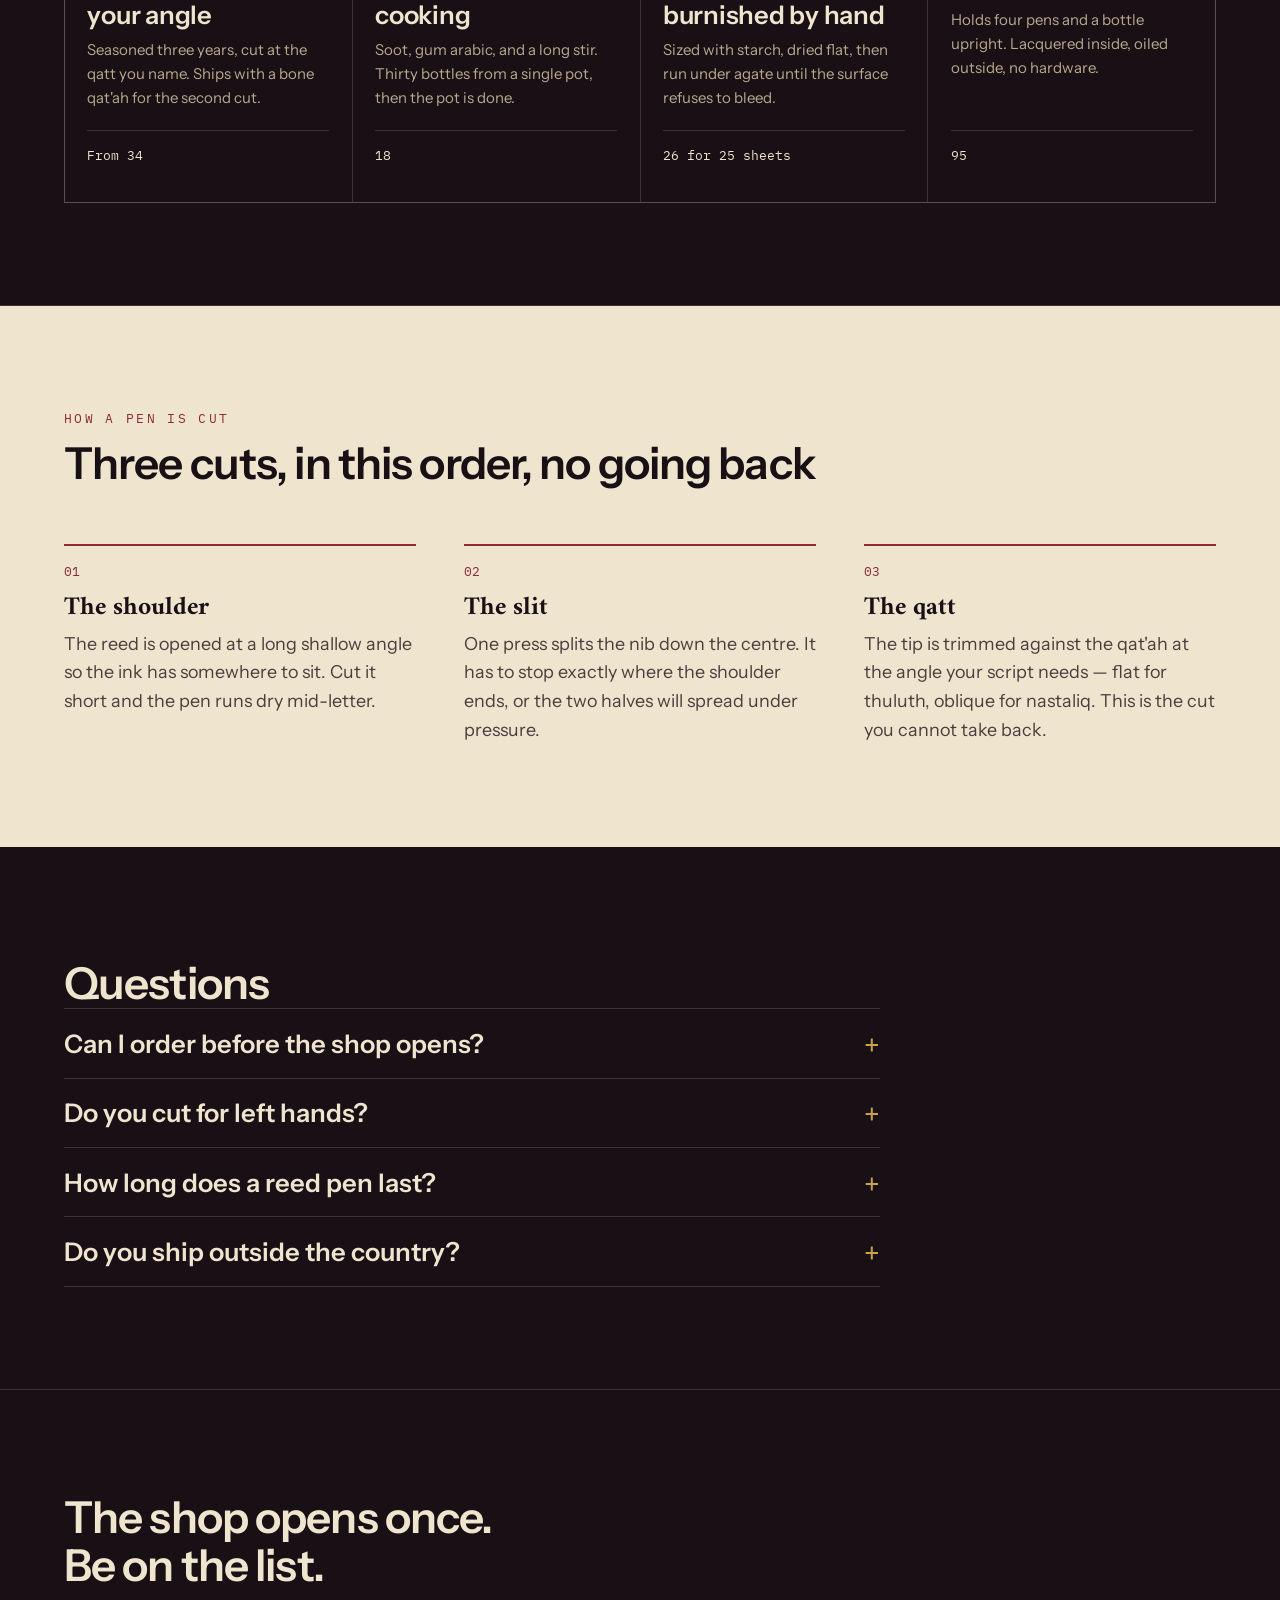
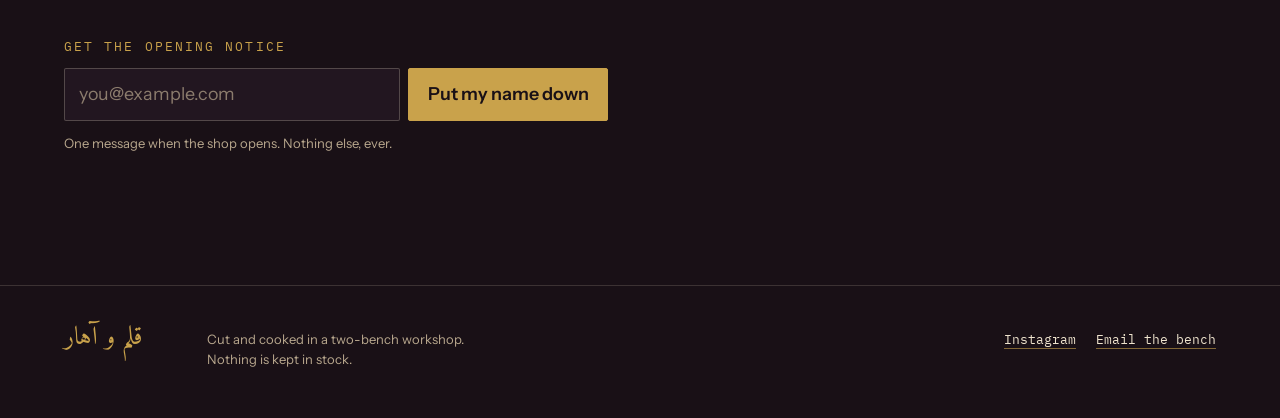
==== commit a78c218b: "Pages and Symbols are collections, and the sign-up form is a symbol Entity-per-entry instead of a St" ====
--- a/index.html
+++ b/index.html
@@ -1,251 +1,39 @@
 <!doctype html>
-<html lang="en">
-  <head>
-    <meta charset="utf-8" />
-    <meta name="viewport" content="width=device-width, initial-scale=1" />
+<html lang="en"><head>
+    <meta charset="utf-8">
+    <meta name="viewport" content="width=device-width, initial-scale=1">
 
     <!-- The head is hand-owned: the visual builder preserves it verbatim on
          every save. Edit titles and descriptions right here. -->
     <title>Qalam &amp; Ahar — a calligraphy supply workshop</title>
-    <meta
-      name="description"
-      content="Reed pens cut to order, soot ink, and burnished ahar paper. The shop opens with Lot One."
-    />
-    <meta property="og:type" content="website" />
-    <meta property="og:title" content="Qalam &amp; Ahar" />
-    <meta
-      property="og:description"
-      content="Reed pens cut to order, soot ink, and burnished ahar paper."
-    />
-    <meta name="theme-color" content="#191016" />
+    <meta name="description" content="Reed pens cut to order, soot ink, and burnished ahar paper. The shop opens with Lot One.">
+    <meta property="og:type" content="website">
+    <meta property="og:title" content="Qalam &amp; Ahar — a calligraphy supply workshop">
+    <meta property="og:description" content="Reed pens cut to order, soot ink, and burnished ahar paper. The shop opens with Lot One.">
+    <meta name="theme-color" content="#191016">
 
-    <link rel="icon" href="data:," />
-    <link rel="preconnect" href="https://fonts.googleapis.com" />
-    <link rel="preconnect" href="https://fonts.gstatic.com" crossorigin />
-    <link
-      rel="stylesheet"
-      href="https://fonts.googleapis.com/css2?family=Amiri:ital,wght@0,400;0,700;1,400&family=IBM+Plex+Mono:wght@400;500&family=Instrument+Sans:wght@400..700&display=swap"
-    />
-    <link rel="stylesheet" href="assets/css/styles.css" />
+    <link rel="icon" href="data:,">
+    <link rel="preconnect" href="https://fonts.googleapis.com">
+    <link rel="preconnect" href="https://fonts.gstatic.com" crossorigin="">
+    <link rel="stylesheet" href="https://fonts.googleapis.com/css2?family=Amiri:ital,wght@0,400;0,700;1,400&amp;family=IBM+Plex+Mono:wght@400;500&amp;family=Instrument+Sans:wght@400..700&amp;display=swap">
+    <link rel="stylesheet" href="assets/css/styles.css">
     <!-- Styles authored in the visual builder land here; styles.css stays hand-written. -->
-    <link rel="stylesheet" href="assets/css/page.css" />
+    <link rel="stylesheet" href="assets/css/page.css">
   </head>
 
-  <body>
-    <a class="skip" href="#main">Skip to content</a>
-
-    <aside class="banner" aria-label="Announcement" data-when="site.announcement">
-      <p data-text="site.announcement">
-        Lot One opens to the list first. Nothing is held back for later.
-      </p>
-    </aside>
-
-    <header class="masthead">
-      <a class="brand" href="#main">
-        <span class="brand__ar" lang="ar" dir="rtl">قلم و آهار</span>
-        <span class="brand__latin">Qalam &amp; Ahar</span>
-      </a>
-      <nav class="masthead__nav" aria-label="Sections">
-        <a href="#lots">Lot One</a>
-        <a href="#craft">The cut</a>
-        <a href="#questions">Questions</a>
-      </nav>
-      <a class="btn btn--ghost masthead__cta" href="#notify">Get the opening notice</a>
-    </header>
-
-    <main id="main">
-      <section class="hero">
-        <div class="hero__lede">
-          <p class="eyebrow">Opening this winter</p>
-
-          <h1 class="hero__headline">
+  <body><a href="#main" class="skip">Skip to content</a><aside aria-label="Announcement" data-when="site.announcement" class="banner"><p data-text="site.announcement">Lot One opens to the list first. Nothing is held back for later.</p></aside><header class="masthead"><a href="#main" class="brand"><span lang="ar" dir="rtl" class="brand__ar">قلم و آهار</span><span class="brand__latin">Qalam &amp; Ahar</span></a><!-- Renders from content/pages.json once any page has a menu label;
+           until then these hand-written section links stand. --><nav aria-label="Sections" data-list="pages.pages" class="masthead__nav"><a href="#lots">Lot One</a><a href="#craft">The cut</a><a href="#questions">Questions</a></nav><a href="#notify" class="btn btn--ghost masthead__cta">Get the opening notice</a></header><main id="main"><section id="notify" class="hero"><div class="hero__lede"><p class="eyebrow">Opening this winter</p><h1 class="hero__headline">
             A pen is not bought. It is cut for the hand that will hold it.
-          </h1>
-          <p class="hero__sub">
+          </h1><p class="hero__sub">
             We cut reed pens to your nib angle, cook our own soot ink, and burnish paper the slow
             way. Four items open the shop. Put your name down and you will hear first.
-          </p>
-
-          <form class="notify notify--inline" id="notify" novalidate>
-            <label class="notify__label" for="email-hero">Get the opening notice</label>
-            <div class="notify__row">
-              <input
-                class="notify__input"
-                id="email-hero"
-                type="email"
-                name="email"
-                required
-                autocomplete="email"
-                placeholder="you@example.com"
-                aria-describedby="notify-note"
-              />
-              <button class="btn btn--solid" type="submit">Put my name down</button>
-            </div>
-            <p class="notify__note" id="notify-note">
-              One message when the shop opens. Nothing else, ever.
-            </p>
-            <p class="notify__status" role="status" aria-live="polite"></p>
-          </form>
-        </div>
-
-        <div class="wordmark" aria-hidden="true">
-          <span class="wordmark__ar" lang="ar" dir="rtl">قَلَم</span>
-          <span class="wordmark__nib"></span>
-        </div>
-      </section>
-
-      <section class="lots" id="lots">
-        <header class="section-head">
-          <p class="eyebrow">Lot One</p>
-          <h2 class="section-head__title">The four that open the shop</h2>
-          <p class="section-head__blurb">
+          </p><!-- The sign-up form is a symbol: drawn once in the builder,
+               bound to a backend form in the CMS (Symbols -> Sign-up form),
+               placed here and in the closer. Ids are avoided on purpose so
+               instances can repeat without duplicating them. --><form data-symbol="signup-form" novalidate="" class="notify" id="icisk" data-form="opening-notice" method="post" action="https://tenantone-aug2026.saastemly.com/api/f/opening-notice"><p class="notify__label" id="i7kyi">Get the opening notice</p><div class="notify__row" id="in0t2"><input type="email" name="email" required="" autocomplete="email" placeholder="you@example.com" aria-label="Email address" class="notify__input" id="igue6"><button type="submit" class="btn btn--solid" id="i3dh8">Put my name down</button></div><p class="notify__note" id="ijpfn">One message when the shop opens. Nothing else, ever.</p><p role="status" aria-live="polite" class="notify__status" id="i5mk5"></p></form></div><div aria-hidden="true" class="wordmark"><span lang="ar" dir="rtl" class="wordmark__ar">قَلَم</span><span class="wordmark__nib"></span></div></section><section id="lots" class="lots"><header class="section-head"><p class="eyebrow">Lot One</p><h2 class="section-head__title">The four that open the shop</h2><p class="section-head__blurb">
             Each lot is cut, cooked, or burnished in one run, then the run closes. Numbers are the
             order they leave the bench.
-          </p>
-        </header>
-
-        <!-- Baked from content/catalog.json so the page is complete without
-             JavaScript; the builder re-bakes on save, main.js refreshes live. -->
-        <ol class="lot-grid" data-list="catalog.items">
-          <li class="lot">
-            <figure class="lot__figure lot__figure--empty"></figure>
-            <p class="lot__meta"><span>Lot 01</span><span class="lot__status">Opens first</span></p>
-            <h3 class="lot__title">Java reed pen, cut to your angle</h3>
-            <p class="lot__blurb">
-              Seasoned three years, cut at the qatt you name. Ships with a bone qat'ah for the
-              second cut.
-            </p>
-            <p class="lot__price">From 34</p>
-          </li>
-          <li class="lot">
-            <figure class="lot__figure lot__figure--empty"></figure>
-            <p class="lot__meta"><span>Lot 02</span><span class="lot__status">30 made</span></p>
-            <h3 class="lot__title">Lamp-black ink, one cooking</h3>
-            <p class="lot__blurb">
-              Soot, gum arabic, and a long stir. Thirty bottles from a single pot, then the pot is
-              done.
-            </p>
-            <p class="lot__price">18</p>
-          </li>
-          <li class="lot">
-            <figure class="lot__figure lot__figure--empty"></figure>
-            <p class="lot__meta"><span>Lot 03</span><span class="lot__status">Opens first</span></p>
-            <h3 class="lot__title">Ahar paper, burnished by hand</h3>
-            <p class="lot__blurb">
-              Sized with starch, dried flat, then run under agate until the surface refuses to
-              bleed.
-            </p>
-            <p class="lot__price">26 for 25 sheets</p>
-          </li>
-          <li class="lot">
-            <figure class="lot__figure lot__figure--empty"></figure>
-            <p class="lot__meta"><span>Lot 04</span><span class="lot__status">12 made</span></p>
-            <h3 class="lot__title">Walnut pen case</h3>
-            <p class="lot__blurb">
-              Holds four pens and a bottle upright. Lacquered inside, oiled outside, no hardware.
-            </p>
-            <p class="lot__price">95</p>
-          </li>
-        </ol>
-      </section>
-
-      <section class="craft" id="craft">
-        <header class="section-head">
-          <p class="eyebrow">How a pen is cut</p>
-          <h2 class="section-head__title">Three cuts, in this order, no going back</h2>
-        </header>
-        <ol class="steps" data-list="landing.craft.steps">
-          <li class="step">
-            <h3 class="step__title">The shoulder</h3>
-            <p class="step__body">
-              The reed is opened at a long shallow angle so the ink has somewhere to sit. Cut it
-              short and the pen runs dry mid-letter.
-            </p>
-          </li>
-          <li class="step">
-            <h3 class="step__title">The slit</h3>
-            <p class="step__body">
-              One press splits the nib down the centre. It has to stop exactly where the shoulder
-              ends, or the two halves will spread under pressure.
-            </p>
-          </li>
-          <li class="step">
-            <h3 class="step__title">The qatt</h3>
-            <p class="step__body">
-              The tip is trimmed against the qat'ah at the angle your script needs — flat for
-              thuluth, oblique for nastaliq. This is the cut you cannot take back.
-            </p>
-          </li>
-        </ol>
-      </section>
-
-      <section class="questions" id="questions">
-        <h2 class="section-head__title">Questions</h2>
-        <div class="faq" data-list="landing.faq.items">
-          <details>
-            <summary>Can I order before the shop opens?</summary>
-            <p>
-              No. Lot One is cut in a single run and every piece goes to the list in the order
-              names came in. Adding your name is the whole queue.
-            </p>
-          </details>
-          <details>
-            <summary>Do you cut for left hands?</summary>
-            <p>
-              Yes. Say so when you order and the qatt is reversed. There is no extra charge and no
-              extra wait.
-            </p>
-          </details>
-          <details>
-            <summary>How long does a reed pen last?</summary>
-            <p>
-              A season of daily practice, then it wants re-cutting. We send a qat'ah with every pen
-              and instructions for the second cut.
-            </p>
-          </details>
-          <details>
-            <summary>Do you ship outside the country?</summary>
-            <p>
-              Not for Lot One. Ink is a problem at customs and we would rather solve it properly
-              than lose your parcel.
-            </p>
-          </details>
-        </div>
-      </section>
-
-      <section class="closer">
-        <h2 class="closer__title">The shop opens once. Be on the list.</h2>
-        <form class="notify notify--closer" novalidate>
-          <label class="visually-hidden" for="email-closer">Email address</label>
-          <div class="notify__row">
-            <input
-              class="notify__input"
-              id="email-closer"
-              type="email"
-              name="email"
-              required
-              autocomplete="email"
-              placeholder="you@example.com"
-            />
-            <button class="btn btn--solid" type="submit">Put my name down</button>
-          </div>
-          <p class="notify__status" role="status" aria-live="polite"></p>
-        </form>
-      </section>
-    </main>
-
-    <footer class="colophon">
-      <p class="colophon__ar" lang="ar" dir="rtl">قلم و آهار</p>
-      <p class="colophon__note">
+          </p></header><!-- Baked from content/catalog.json so the page is complete without
+             JavaScript; the builder re-bakes on save, main.js refreshes live. --><ol data-list="catalog.items" class="lot-grid"><li class="lot"><figure class="lot__figure lot__figure--empty"></figure><p class="lot__meta"><span>Lot 01</span><span class="lot__status">Opens first</span></p><h3 class="lot__title">Java reed pen, cut to your angle</h3><p class="lot__blurb">Seasoned three years, cut at the qatt you name. Ships with a bone qat'ah for the second cut.</p><p class="lot__price">From 34</p></li><li class="lot"><figure class="lot__figure lot__figure--empty"></figure><p class="lot__meta"><span>Lot 02</span><span class="lot__status">30 made</span></p><h3 class="lot__title">Lamp-black ink, one cooking</h3><p class="lot__blurb">Soot, gum arabic, and a long stir. Thirty bottles from a single pot, then the pot is done.</p><p class="lot__price">18</p></li><li class="lot"><figure class="lot__figure lot__figure--empty"></figure><p class="lot__meta"><span>Lot 03</span><span class="lot__status">Opens first</span></p><h3 class="lot__title">Ahar paper, burnished by hand</h3><p class="lot__blurb">Sized with starch, dried flat, then run under agate until the surface refuses to bleed.</p><p class="lot__price">26 for 25 sheets</p></li><li class="lot"><figure class="lot__figure lot__figure--empty"></figure><p class="lot__meta"><span>Lot 04</span><span class="lot__status">12 made</span></p><h3 class="lot__title">Walnut pen case</h3><p class="lot__blurb">Holds four pens and a bottle upright. Lacquered inside, oiled outside, no hardware.</p><p class="lot__price">95</p></li></ol></section><section id="craft" class="craft"><header class="section-head"><p class="eyebrow">How a pen is cut</p><h2 class="section-head__title">Three cuts, in this order, no going back</h2></header><ol data-list="landing.craft.steps" class="steps"><li class="step"><h3 class="step__title">The shoulder</h3><p class="step__body">The reed is opened at a long shallow angle so the ink has somewhere to sit. Cut it short and the pen runs dry mid-letter.</p></li><li class="step"><h3 class="step__title">The slit</h3><p class="step__body">One press splits the nib down the centre. It has to stop exactly where the shoulder ends, or the two halves will spread under pressure.</p></li><li class="step"><h3 class="step__title">The qatt</h3><p class="step__body">The tip is trimmed against the qat'ah at the angle your script needs — flat for thuluth, oblique for nastaliq. This is the cut you cannot take back.</p></li></ol></section><section id="questions" class="questions"><h2 class="section-head__title">Questions</h2><div data-list="landing.faq.items" class="faq"><details><summary>Can I order before the shop opens?</summary><p>No. Lot One is cut in a single run and every piece goes to the list in the order names came in. Adding your name is the whole queue.</p></details><details><summary>Do you cut for left hands?</summary><p>Yes. Say so when you order and the qatt is reversed. There is no extra charge and no extra wait.</p></details><details><summary>How long does a reed pen last?</summary><p>A season of daily practice, then it wants re-cutting. We send a qat'ah with every pen and instructions for the second cut.</p></details><details><summary>Do you ship outside the country?</summary><p>Not for Lot One. Ink is a problem at customs and we would rather solve it properly than lose your parcel.</p></details></div></section><section class="closer"><h2 class="closer__title">The shop opens once. Be on the list.</h2><form data-symbol="signup-form" novalidate="" id="ihflyx" class="notify" data-form="opening-notice" method="post" action="https://tenantone-aug2026.saastemly.com/api/f/opening-notice"><p id="ieobhj" class="notify__label">Get the opening notice</p><div id="i7ndvk" class="notify__row"><input type="email" name="email" required="" autocomplete="email" placeholder="you@example.com" aria-label="Email address" id="iydtdm" class="notify__input"><button type="submit" id="i81vck" class="btn btn--solid">Put my name down</button></div><p id="i1wfse" class="notify__note">One message when the shop opens. Nothing else, ever.</p><p role="status" aria-live="polite" id="ipvxoy" class="notify__status"></p></form></section></main><footer class="colophon"><p lang="ar" dir="rtl" class="colophon__ar">قلم و آهار</p><p class="colophon__note">
         Cut and cooked in a two-bench workshop. Nothing is kept in stock.
-      </p>
-      <ul class="colophon__links" data-list="site.contact.links">
-        <li><a href="https://instagram.com/" rel="noopener" target="_blank">Instagram</a></li>
-        <li><a href="mailto:bench@qalam-ahar.example">Email the bench</a></li>
-      </ul>
-    </footer>
-
-    <script src="assets/js/render.js"></script>
-    <script src="assets/js/main.js"></script>
-  </body>
-</html>
+      </p><ul data-list="site.contact.links" class="colophon__links"><li><a href="https://instagram.com/" rel="noopener" target="_blank">Instagram</a></li><li><a href="mailto:bench@qalam-ahar.example">Email the bench</a></li></ul></footer><script src="assets/js/render.js"></script><script src="assets/js/main.js"></script></body></html>
--- a/assets/css/page.css
+++ b/assets/css/page.css
@@ -1,3 +1,4 @@
 /* Written by the visual builder (admin/builder.html).
    Hand edits here are overwritten on the next builder save — put
    hand-written styles in styles.css instead. */
+
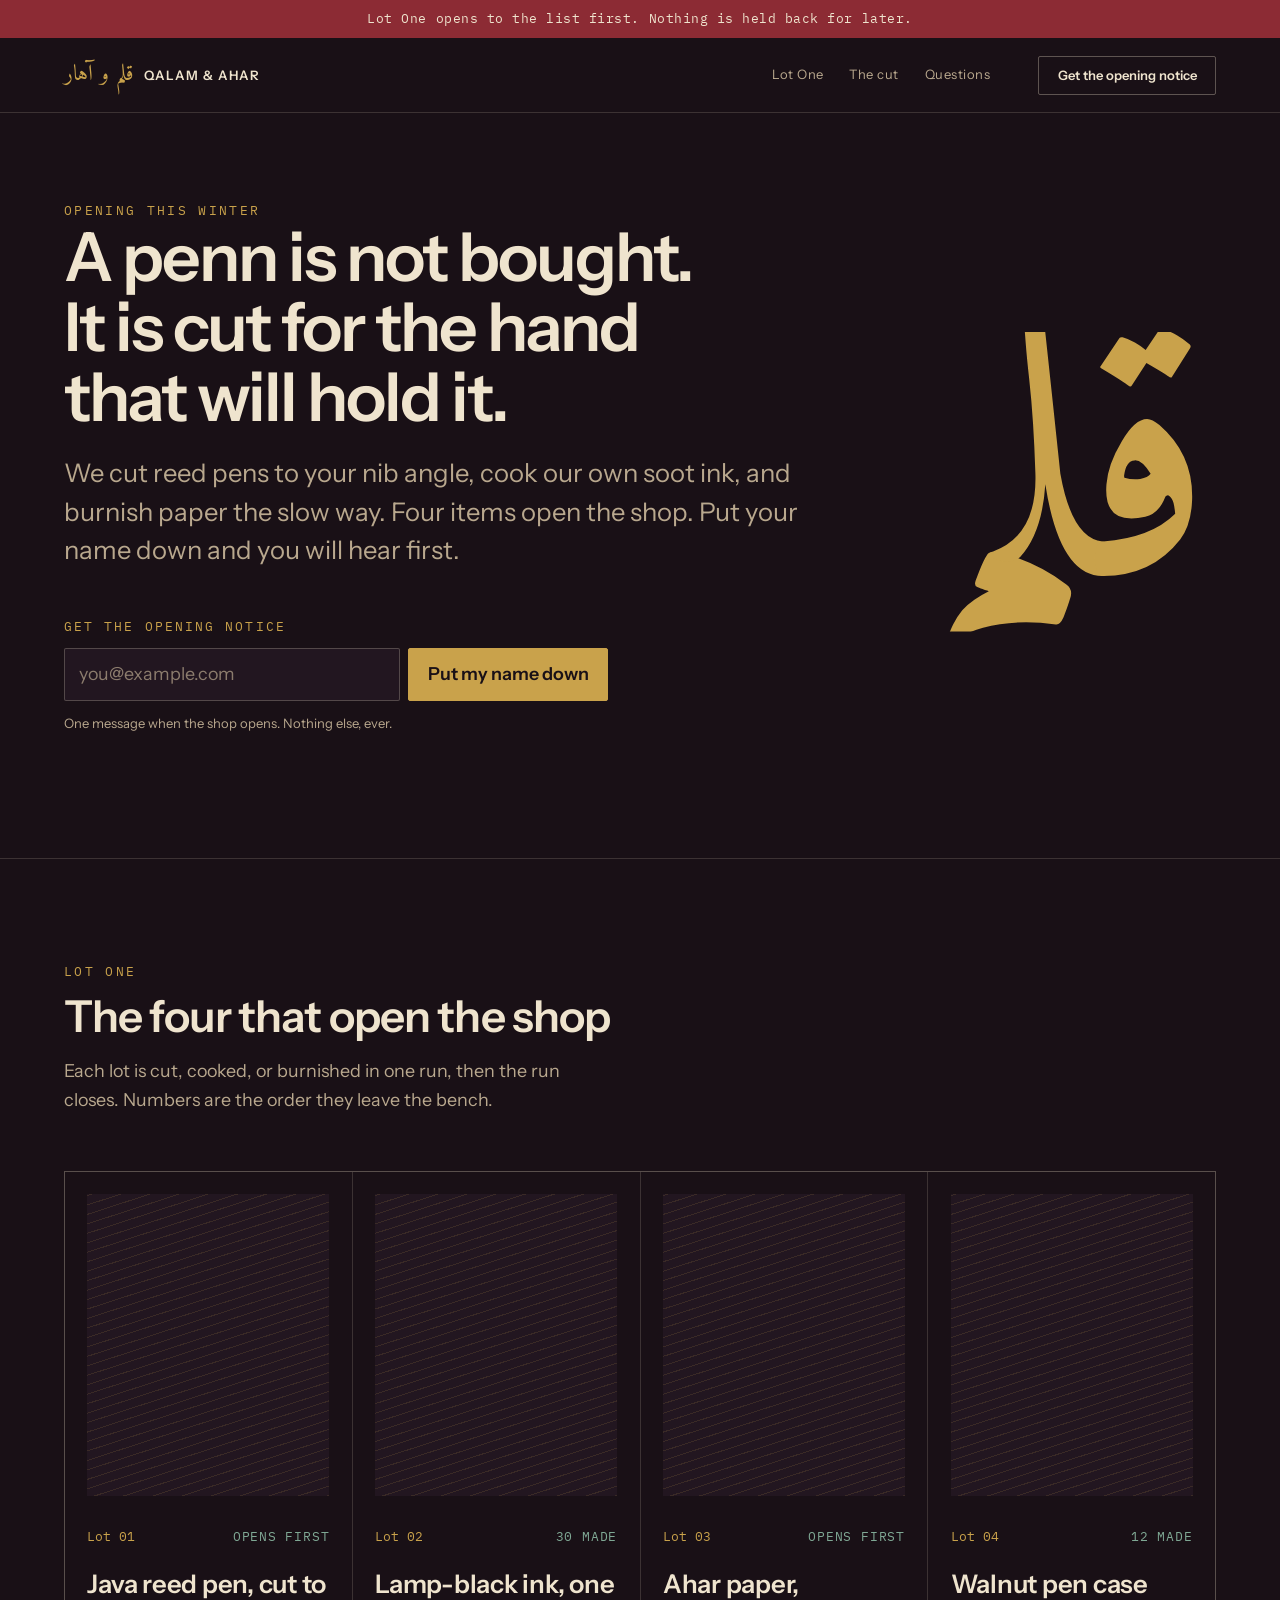
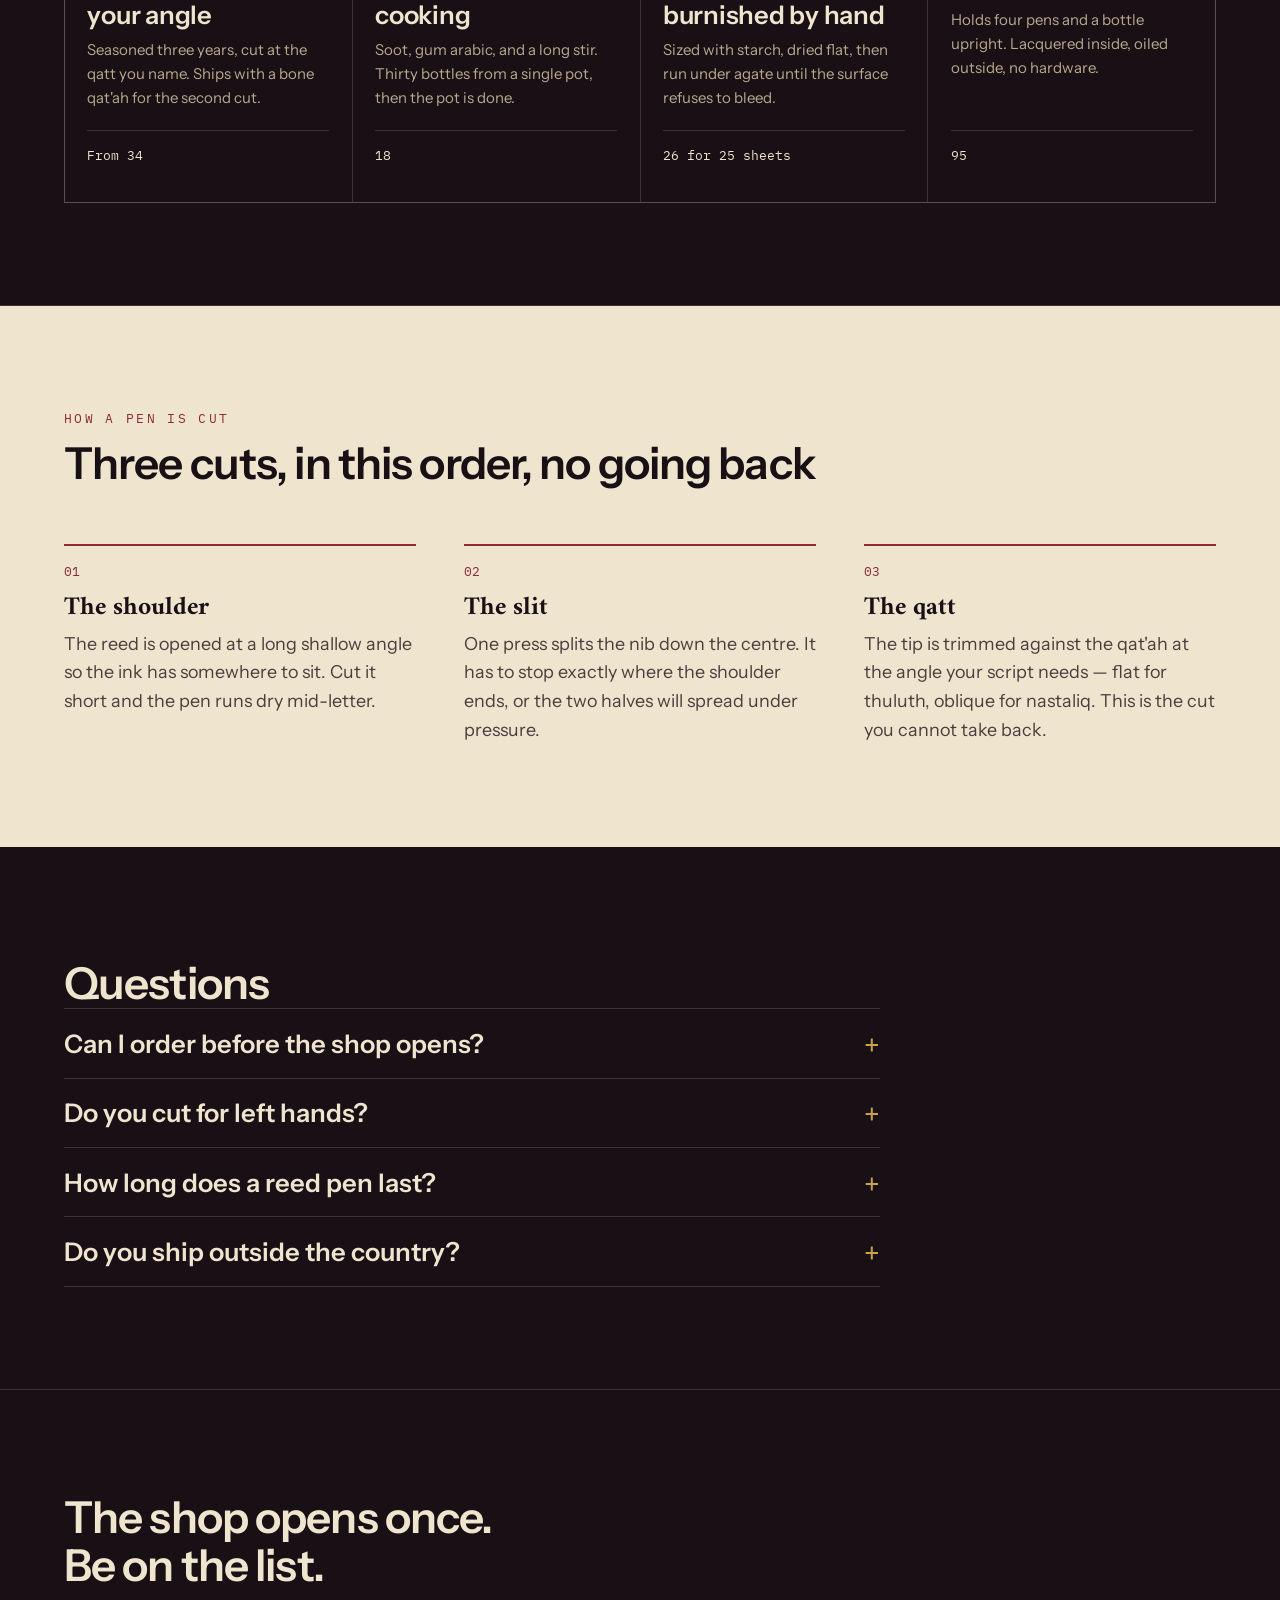
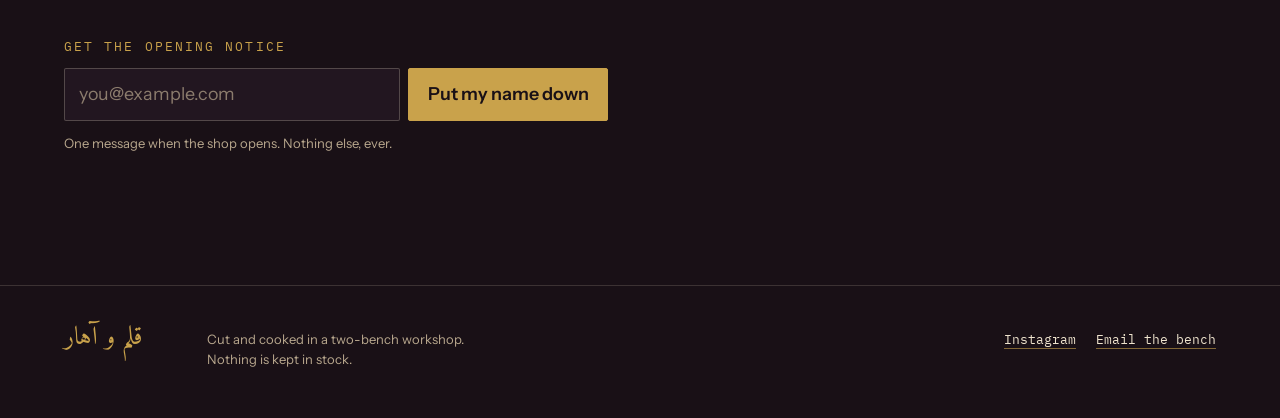
==== commit 603a37d1: "page: edit in the visual builder" ====
--- a/index.html
+++ b/index.html
@@ -22,18 +22,13 @@
   </head>
 
   <body><a href="#main" class="skip">Skip to content</a><aside aria-label="Announcement" data-when="site.announcement" class="banner"><p data-text="site.announcement">Lot One opens to the list first. Nothing is held back for later.</p></aside><header class="masthead"><a href="#main" class="brand"><span lang="ar" dir="rtl" class="brand__ar">قلم و آهار</span><span class="brand__latin">Qalam &amp; Ahar</span></a><!-- Renders from content/pages.json once any page has a menu label;
-           until then these hand-written section links stand. --><nav aria-label="Sections" data-list="pages.pages" class="masthead__nav"><a href="#lots">Lot One</a><a href="#craft">The cut</a><a href="#questions">Questions</a></nav><a href="#notify" class="btn btn--ghost masthead__cta">Get the opening notice</a></header><main id="main"><section id="notify" class="hero"><div class="hero__lede"><p class="eyebrow">Opening this winter</p><h1 class="hero__headline">
-            A pen is not bought. It is cut for the hand that will hold it.
+           until then these hand-written section links stand. --><nav aria-label="Sections" data-list="pages.pages" class="masthead__nav"><a href="#lots">Lot One</a><a href="#craft">The cut</a><a href="#questions">Questions</a></nav><a href="#notify" class="btn btn--ghost masthead__cta">Get the opening notice</a></header><main id="main"><section id="notify" class="hero"><div class="hero__lede"><p class="eyebrow">Opening this winter</p><h1 class="hero__headline">A penn is not bought. It is cut for the hand that will hold it.
           </h1><p class="hero__sub">
             We cut reed pens to your nib angle, cook our own soot ink, and burnish paper the slow
             way. Four items open the shop. Put your name down and you will hear first.
           </p><!-- The sign-up form is a symbol: drawn once in the builder,
                bound to a backend form in the CMS (Symbols -> Sign-up form),
                placed here and in the closer. Ids are avoided on purpose so
-               instances can repeat without duplicating them. --><form data-symbol="signup-form" novalidate="" class="notify" id="icisk" data-form="opening-notice" method="post" action="https://tenantone-aug2026.saastemly.com/api/f/opening-notice"><p class="notify__label" id="i7kyi">Get the opening notice</p><div class="notify__row" id="in0t2"><input type="email" name="email" required="" autocomplete="email" placeholder="you@example.com" aria-label="Email address" class="notify__input" id="igue6"><button type="submit" class="btn btn--solid" id="i3dh8">Put my name down</button></div><p class="notify__note" id="ijpfn">One message when the shop opens. Nothing else, ever.</p><p role="status" aria-live="polite" class="notify__status" id="i5mk5"></p></form></div><div aria-hidden="true" class="wordmark"><span lang="ar" dir="rtl" class="wordmark__ar">قَلَم</span><span class="wordmark__nib"></span></div></section><section id="lots" class="lots"><header class="section-head"><p class="eyebrow">Lot One</p><h2 class="section-head__title">The four that open the shop</h2><p class="section-head__blurb">
-            Each lot is cut, cooked, or burnished in one run, then the run closes. Numbers are the
-            order they leave the bench.
-          </p></header><!-- Baked from content/catalog.json so the page is complete without
-             JavaScript; the builder re-bakes on save, main.js refreshes live. --><ol data-list="catalog.items" class="lot-grid"><li class="lot"><figure class="lot__figure lot__figure--empty"></figure><p class="lot__meta"><span>Lot 01</span><span class="lot__status">Opens first</span></p><h3 class="lot__title">Java reed pen, cut to your angle</h3><p class="lot__blurb">Seasoned three years, cut at the qatt you name. Ships with a bone qat'ah for the second cut.</p><p class="lot__price">From 34</p></li><li class="lot"><figure class="lot__figure lot__figure--empty"></figure><p class="lot__meta"><span>Lot 02</span><span class="lot__status">30 made</span></p><h3 class="lot__title">Lamp-black ink, one cooking</h3><p class="lot__blurb">Soot, gum arabic, and a long stir. Thirty bottles from a single pot, then the pot is done.</p><p class="lot__price">18</p></li><li class="lot"><figure class="lot__figure lot__figure--empty"></figure><p class="lot__meta"><span>Lot 03</span><span class="lot__status">Opens first</span></p><h3 class="lot__title">Ahar paper, burnished by hand</h3><p class="lot__blurb">Sized with starch, dried flat, then run under agate until the surface refuses to bleed.</p><p class="lot__price">26 for 25 sheets</p></li><li class="lot"><figure class="lot__figure lot__figure--empty"></figure><p class="lot__meta"><span>Lot 04</span><span class="lot__status">12 made</span></p><h3 class="lot__title">Walnut pen case</h3><p class="lot__blurb">Holds four pens and a bottle upright. Lacquered inside, oiled outside, no hardware.</p><p class="lot__price">95</p></li></ol></section><section id="craft" class="craft"><header class="section-head"><p class="eyebrow">How a pen is cut</p><h2 class="section-head__title">Three cuts, in this order, no going back</h2></header><ol data-list="landing.craft.steps" class="steps"><li class="step"><h3 class="step__title">The shoulder</h3><p class="step__body">The reed is opened at a long shallow angle so the ink has somewhere to sit. Cut it short and the pen runs dry mid-letter.</p></li><li class="step"><h3 class="step__title">The slit</h3><p class="step__body">One press splits the nib down the centre. It has to stop exactly where the shoulder ends, or the two halves will spread under pressure.</p></li><li class="step"><h3 class="step__title">The qatt</h3><p class="step__body">The tip is trimmed against the qat'ah at the angle your script needs — flat for thuluth, oblique for nastaliq. This is the cut you cannot take back.</p></li></ol></section><section id="questions" class="questions"><h2 class="section-head__title">Questions</h2><div data-list="landing.faq.items" class="faq"><details><summary>Can I order before the shop opens?</summary><p>No. Lot One is cut in a single run and every piece goes to the list in the order names came in. Adding your name is the whole queue.</p></details><details><summary>Do you cut for left hands?</summary><p>Yes. Say so when you order and the qatt is reversed. There is no extra charge and no extra wait.</p></details><details><summary>How long does a reed pen last?</summary><p>A season of daily practice, then it wants re-cutting. We send a qat'ah with every pen and instructions for the second cut.</p></details><details><summary>Do you ship outside the country?</summary><p>Not for Lot One. Ink is a problem at customs and we would rather solve it properly than lose your parcel.</p></details></div></section><section class="closer"><h2 class="closer__title">The shop opens once. Be on the list.</h2><form data-symbol="signup-form" novalidate="" id="ihflyx" class="notify" data-form="opening-notice" method="post" action="https://tenantone-aug2026.saastemly.com/api/f/opening-notice"><p id="ieobhj" class="notify__label">Get the opening notice</p><div id="i7ndvk" class="notify__row"><input type="email" name="email" required="" autocomplete="email" placeholder="you@example.com" aria-label="Email address" id="iydtdm" class="notify__input"><button type="submit" id="i81vck" class="btn btn--solid">Put my name down</button></div><p id="i1wfse" class="notify__note">One message when the shop opens. Nothing else, ever.</p><p role="status" aria-live="polite" id="ipvxoy" class="notify__status"></p></form></section></main><footer class="colophon"><p lang="ar" dir="rtl" class="colophon__ar">قلم و آهار</p><p class="colophon__note">
+               instances can repeat without duplicating them. --><form data-symbol="opening-notice-form" novalidate="" id="icisk" class="notify" data-form="opening-notice" data-success="You are on the list. Watch your inbox." method="post" action="https://tenantone-aug2026.saastemly.com/api/f/opening-notice"><p id="i7kyi" class="notify__label">Get the opening notice</p><div id="in0t2" class="notify__row"><input type="email" name="email" required="" autocomplete="email" placeholder="you@example.com" aria-label="Email address" id="igue6" class="notify__input"><button type="submit" id="i3dh8" class="btn btn--solid">Put my name down</button></div><p id="ijpfn" class="notify__note">One message when the shop opens. Nothing else, ever.</p><p role="status" aria-live="polite" id="i5mk5" class="notify__status"></p></form></div><div aria-hidden="true" class="wordmark"><span lang="ar" dir="rtl" class="wordmark__ar">قَلَم</span><span class="wordmark__nib"></span></div></section><section id="lots" data-symbol="lot-one" class="lots"><header id="ioyobx" class="section-head"><p id="i8xoy2" class="eyebrow">Lot One</p><h2 id="ie71dg" class="section-head__title">The four that open the shop</h2><p id="iwiqcu" class="section-head__blurb">Each lot is cut, cooked, or burnished in one run, then the run closes. Numbers are the order they leave the bench.</p></header><ol data-list="symbol:items" id="ie8jdn" class="lot-grid"><template data-item=""><li id="i098zj" class="lot"><figure data-img="item.image" data-img-alt="item.image_alt" data-img-empty="lot__figure--empty" id="i3d955" class="lot__figure lot__figure--empty"></figure><p id="ia4ppi" class="lot__meta"><span id="ifa18j">Lot <span data-text="item.lot" id="i98gr9">01</span></span><span data-text="item.status" id="issfpm" class="lot__status">Opens first</span></p><h3 data-text="item.title" id="ik08d4" class="lot__title">Java reed pen, cut to your angle</h3><p data-text="item.blurb" id="iuzvkm" class="lot__blurb">Seasoned three years, cut at the qatt you name. Ships with a bone qat'ah for the second cut.</p><p data-text="item.price" id="iku5zi" class="lot__price">From 34</p></li></template><li id="i098zj" class="lot"><figure data-img="item.image" data-img-alt="item.image_alt" data-img-empty="lot__figure--empty" id="i3d955" class="lot__figure lot__figure--empty"></figure><p id="ia4ppi" class="lot__meta"><span id="ifa18j">Lot <span data-text="item.lot" id="i98gr9">01</span></span><span data-text="item.status" id="issfpm" class="lot__status">Opens first</span></p><h3 data-text="item.title" id="ik08d4" class="lot__title">Java reed pen, cut to your angle</h3><p data-text="item.blurb" id="iuzvkm" class="lot__blurb">Seasoned three years, cut at the qatt you name. Ships with a bone qat'ah for the second cut.</p><p data-text="item.price" id="iku5zi" class="lot__price">From 34</p></li><li id="i098zj" class="lot"><figure data-img="item.image" data-img-alt="item.image_alt" data-img-empty="lot__figure--empty" id="i3d955" class="lot__figure lot__figure--empty"></figure><p id="ia4ppi" class="lot__meta"><span id="ifa18j">Lot <span data-text="item.lot" id="i98gr9">02</span></span><span data-text="item.status" id="issfpm" class="lot__status">30 made</span></p><h3 data-text="item.title" id="ik08d4" class="lot__title">Lamp-black ink, one cooking</h3><p data-text="item.blurb" id="iuzvkm" class="lot__blurb">Soot, gum arabic, and a long stir. Thirty bottles from a single pot, then the pot is done.</p><p data-text="item.price" id="iku5zi" class="lot__price">18</p></li><li id="i098zj" class="lot"><figure data-img="item.image" data-img-alt="item.image_alt" data-img-empty="lot__figure--empty" id="i3d955" class="lot__figure lot__figure--empty"></figure><p id="ia4ppi" class="lot__meta"><span id="ifa18j">Lot <span data-text="item.lot" id="i98gr9">03</span></span><span data-text="item.status" id="issfpm" class="lot__status">Opens first</span></p><h3 data-text="item.title" id="ik08d4" class="lot__title">Ahar paper, burnished by hand</h3><p data-text="item.blurb" id="iuzvkm" class="lot__blurb">Sized with starch, dried flat, then run under agate until the surface refuses to bleed.</p><p data-text="item.price" id="iku5zi" class="lot__price">26 for 25 sheets</p></li><li id="i098zj" class="lot"><figure data-img="item.image" data-img-alt="item.image_alt" data-img-empty="lot__figure--empty" id="i3d955" class="lot__figure lot__figure--empty"></figure><p id="ia4ppi" class="lot__meta"><span id="ifa18j">Lot <span data-text="item.lot" id="i98gr9">04</span></span><span data-text="item.status" id="issfpm" class="lot__status">12 made</span></p><h3 data-text="item.title" id="ik08d4" class="lot__title">Walnut pen case</h3><p data-text="item.blurb" id="iuzvkm" class="lot__blurb">Holds four pens and a bottle upright. Lacquered inside, oiled outside, no hardware.</p><p data-text="item.price" id="iku5zi" class="lot__price">95</p></li></ol></section><section id="craft" data-symbol="how-its-made" class="craft"><header id="ibdu9h" class="section-head"><p id="ikx1mu" class="eyebrow">How a pen is cut</p><h2 id="i6au3c" class="section-head__title">Three cuts, in this order, no going back</h2></header><ol data-list="symbol:items" id="iyvcib" class="steps"><template data-item=""><li id="ick7hn" class="step"><h3 data-text="item.title" id="ipqimc" class="step__title">The shoulder</h3><p data-text="item.body" id="i4dask" class="step__body">The reed is opened at a long shallow angle so the ink has somewhere to sit. Cut it short and the pen runs dry mid-letter.</p></li></template><li id="ick7hn" class="step"><h3 data-text="item.title" id="ipqimc" class="step__title">The shoulder</h3><p data-text="item.body" id="i4dask" class="step__body">The reed is opened at a long shallow angle so the ink has somewhere to sit. Cut it short and the pen runs dry mid-letter.</p></li><li id="ick7hn" class="step"><h3 data-text="item.title" id="ipqimc" class="step__title">The slit</h3><p data-text="item.body" id="i4dask" class="step__body">One press splits the nib down the centre. It has to stop exactly where the shoulder ends, or the two halves will spread under pressure.</p></li><li id="ick7hn" class="step"><h3 data-text="item.title" id="ipqimc" class="step__title">The qatt</h3><p data-text="item.body" id="i4dask" class="step__body">The tip is trimmed against the qat'ah at the angle your script needs — flat for thuluth, oblique for nastaliq. This is the cut you cannot take back.</p></li></ol></section><section id="questions" data-symbol="questions" class="questions"><h2 id="ivvzrw" class="section-head__title">Questions</h2><div data-list="symbol:items" id="is8njf" class="faq"><template data-item=""><details id="im9e5u"><summary data-text="item.title" id="inacwu">Can I order before the shop opens?</summary><p data-text="item.body" id="iownze">No. Lot One is cut in a single run and every piece goes to the list in the order names came in. Adding your name is the whole queue.</p></details></template><details id="im9e5u"><summary data-text="item.title" id="inacwu">Can I order before the shop opens?</summary><p data-text="item.body" id="iownze">No. Lot One is cut in a single run and every piece goes to the list in the order names came in. Adding your name is the whole queue.</p></details><details id="im9e5u"><summary data-text="item.title" id="inacwu">Do you cut for left hands?</summary><p data-text="item.body" id="iownze">Yes. Say so when you order and the qatt is reversed. There is no extra charge and no extra wait.</p></details><details id="im9e5u"><summary data-text="item.title" id="inacwu">How long does a reed pen last?</summary><p data-text="item.body" id="iownze">A season of daily practice, then it wants re-cutting. We send a qat'ah with every pen and instructions for the second cut.</p></details><details id="im9e5u"><summary data-text="item.title" id="inacwu">Do you ship outside the country?</summary><p data-text="item.body" id="iownze">Not for Lot One. Ink is a problem at customs and we would rather solve it properly than lose your parcel.</p></details></div></section><section class="closer"><h2 class="closer__title">The shop opens once. Be on the list.</h2><form data-symbol="opening-notice-form" novalidate="" id="ihflyx" class="notify" data-form="opening-notice" data-success="You are on the list. Watch your inbox." method="post" action="https://tenantone-aug2026.saastemly.com/api/f/opening-notice"><p id="ieobhj" class="notify__label">Get the opening notice</p><div id="i7ndvk" class="notify__row"><input type="email" name="email" required="" autocomplete="email" placeholder="you@example.com" aria-label="Email address" id="iydtdm" class="notify__input"><button type="submit" id="i81vck" class="btn btn--solid">Put my name down</button></div><p id="i1wfse" class="notify__note">One message when the shop opens. Nothing else, ever.</p><p role="status" aria-live="polite" id="ipvxoy" class="notify__status"></p></form></section></main><footer class="colophon"><p lang="ar" dir="rtl" class="colophon__ar">قلم و آهار</p><p class="colophon__note">
         Cut and cooked in a two-bench workshop. Nothing is kept in stock.
       </p><ul data-list="site.contact.links" class="colophon__links"><li><a href="https://instagram.com/" rel="noopener" target="_blank">Instagram</a></li><li><a href="mailto:bench@qalam-ahar.example">Email the bench</a></li></ul></footer><script src="assets/js/render.js"></script><script src="assets/js/main.js"></script></body></html>
